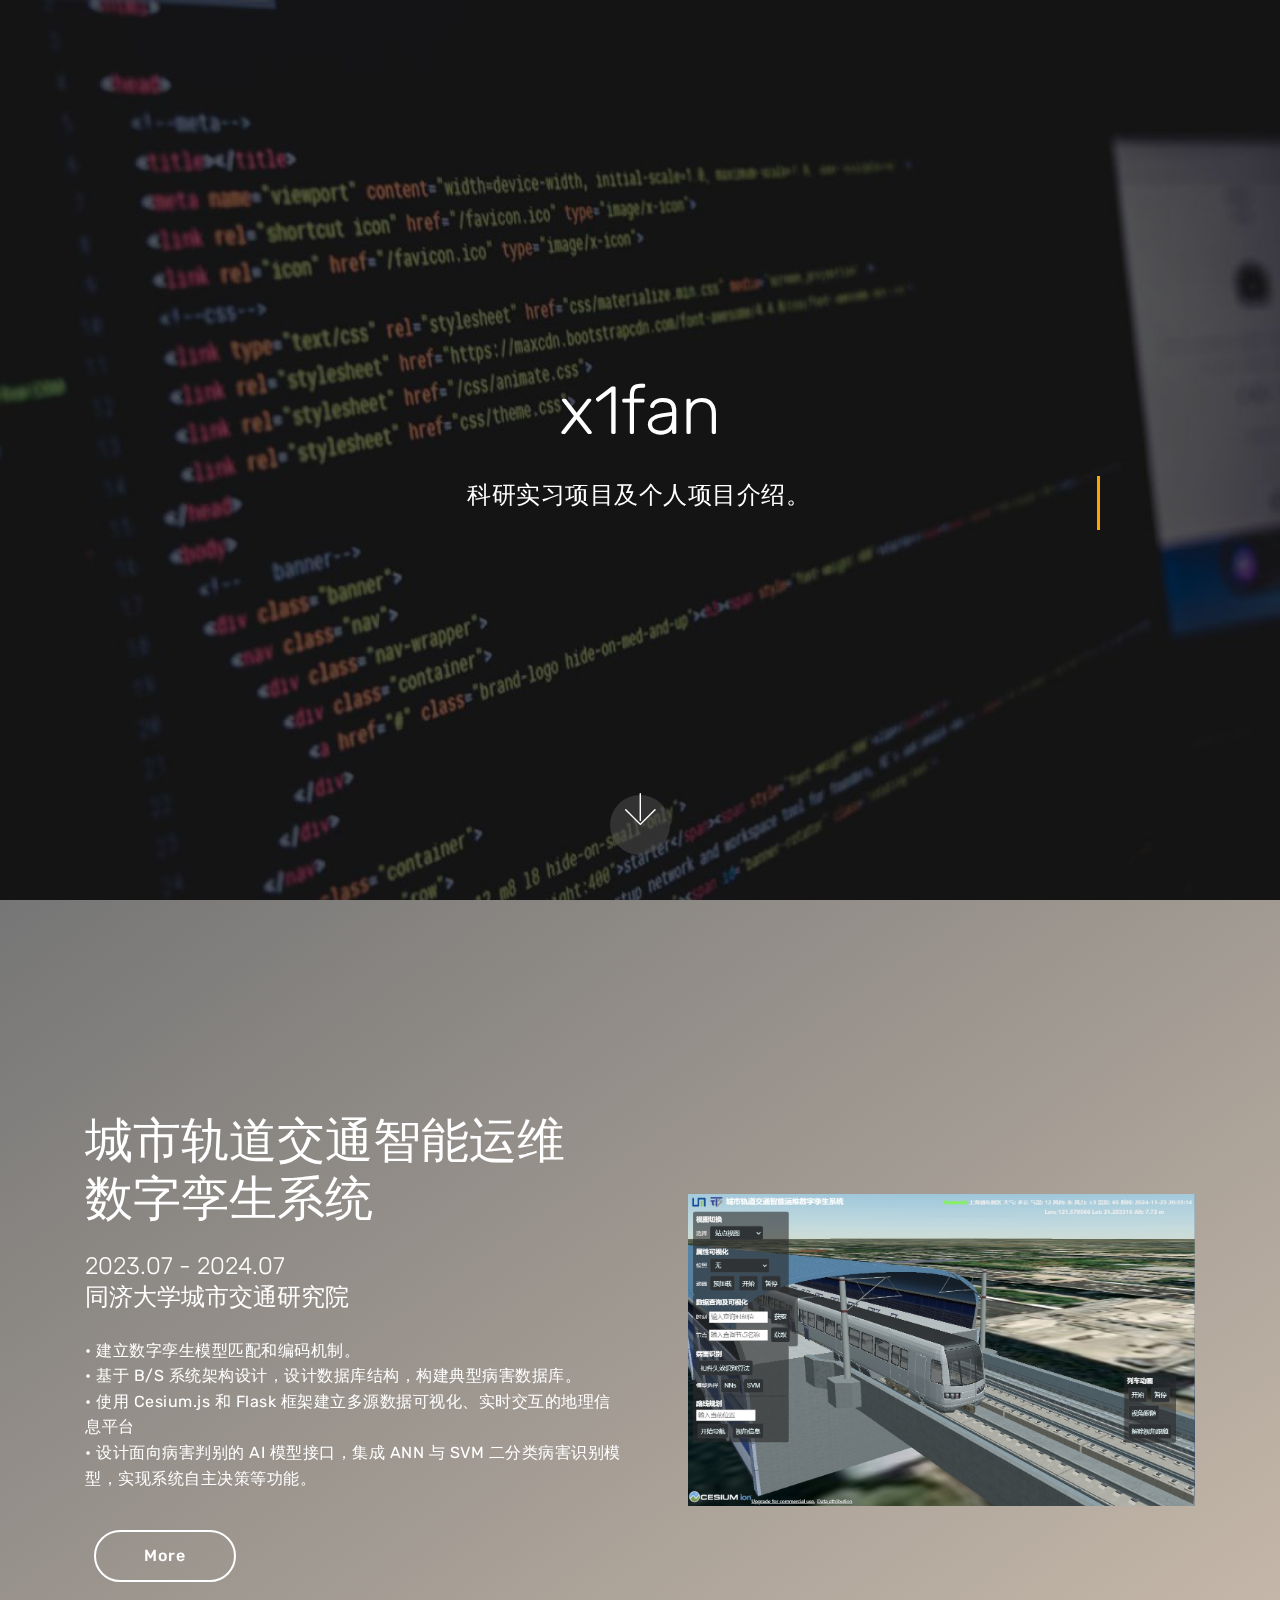
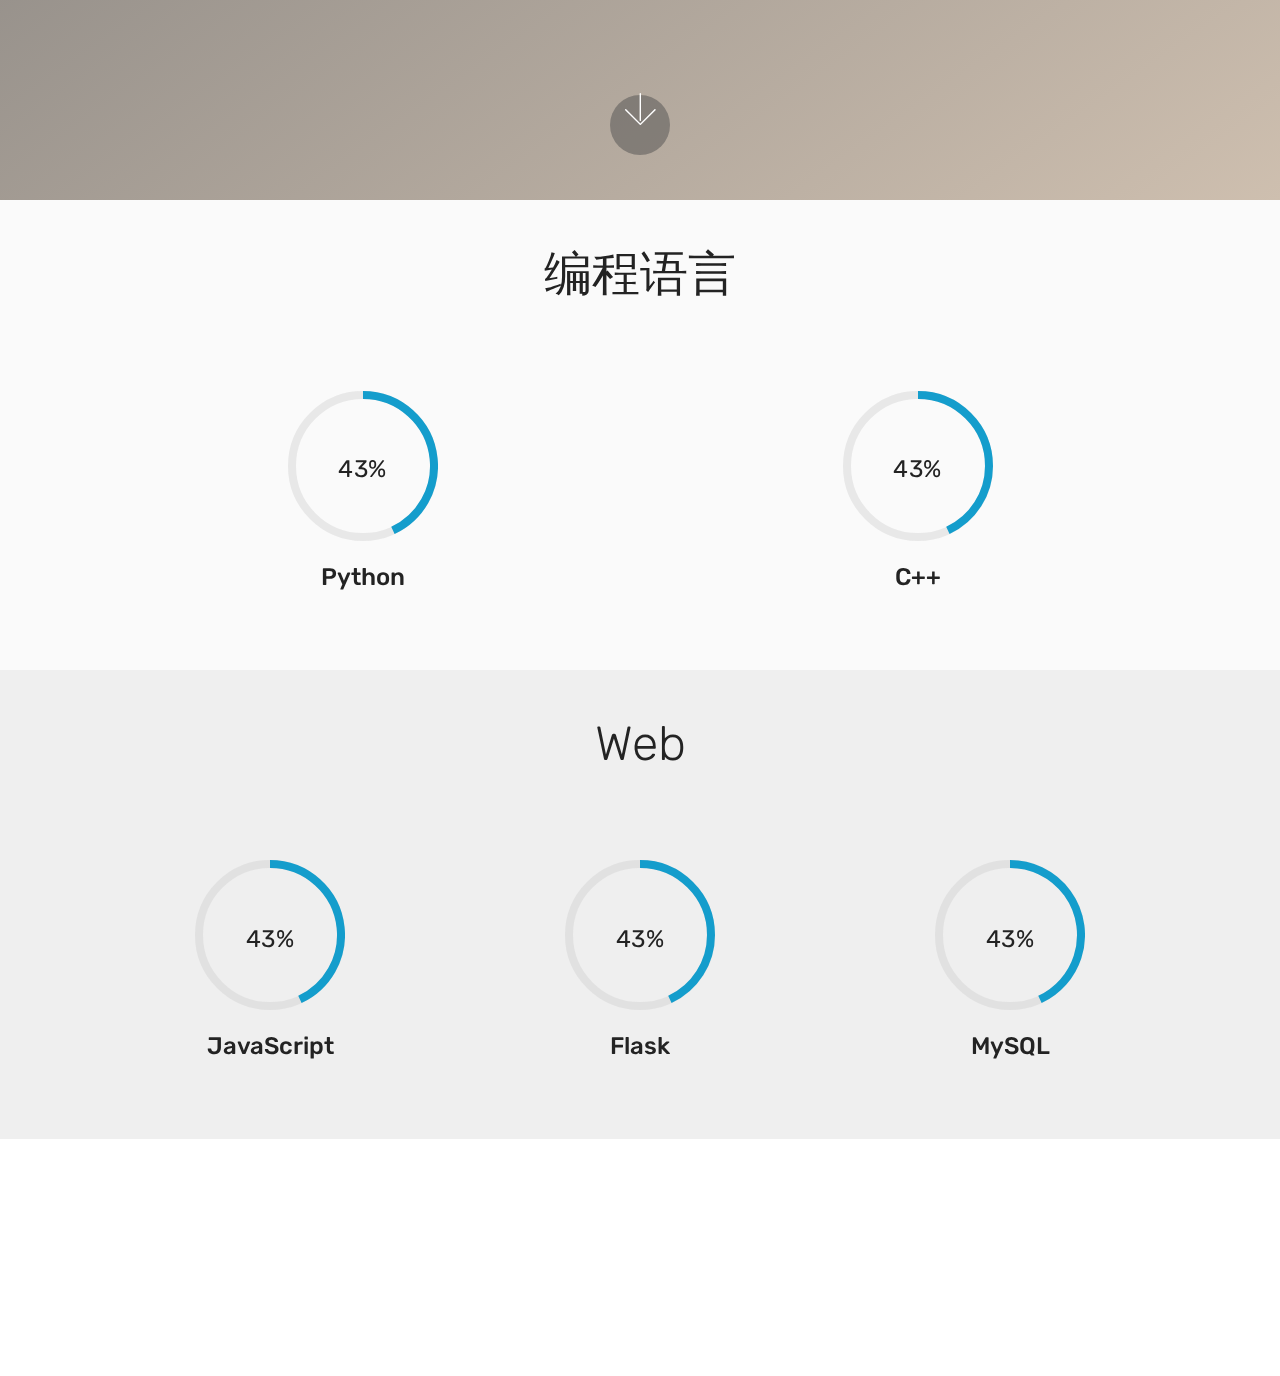
==== page.html @ ca9e5a86 "style: update" ====
<!DOCTYPE html>
<html>
<head>
    <meta charset="UTF-8">
    <meta http-equiv="X-UA-Compatible" content="IE=edge">
    <meta name="generator" content="Mobirise v4.8.2, mobirise.com">
    <meta name="viewport" content="width=device-width, initial-scale=1, minimum-scale=1">
    <link rel="shortcut icon" href="assets/images/logomakr-3sxxzw-128x128.png" type="image/x-icon">
    <meta name="description" content="">
    <title>个人简历</title>
    <link rel="stylesheet" href="assets/web/assets/mobirise-icons/mobirise-icons.css">
    <link rel="stylesheet" href="assets/tether/tether.min.css">
    <link rel="stylesheet" href="assets/bootstrap/css/bootstrap.min.css">
    <link rel="stylesheet" href="assets/bootstrap/css/bootstrap-grid.min.css">
    <link rel="stylesheet" href="assets/bootstrap/css/bootstrap-reboot.min.css">
    <link rel="stylesheet" href="assets/as-pie-progress/css/progress.min.css">
    <link rel="stylesheet" href="assets/socicon/css/styles.css">
    <link rel="stylesheet" href="assets/theme/css/style.css">
    <link rel="stylesheet" href="assets/mobirise/css/mbr-additional.css" type="text/css">
    <link rel="stylesheet" href="assets/mystyle.css">
    <script src="assets/web/assets/jquery/jquery.min.js"></script>
</head>

<body>
    <section class="header5 cid-r3mcMCaeWf mbr-fullscreen mbr-parallax-background" id="header5-3">
        <div class="mbr-overlay" style="opacity: 0.6; background-color: rgb(0, 0, 0);">
        </div>
        <div class="container">
            <div class="row justify-content-center">
                <div class="mbr-white col-md-10">
                    <h1 class="mbr-section-title align-center pb-3 mbr-fonts-style display-1">x1fan</h1>
                    <p class="mbr-text align-center display-5 pb-3 mbr-fonts-style typing">科研实习项目及个人项目介绍。</p>
                </div>
            </div>
        </div>
        <div class="mbr-arrow hidden-sm-down" aria-hidden="true">
            <a href="#next">
            <i class="mbri-down mbr-iconfont"></i>
        </a>
        </div>
    </section>
    <section class="engine"><a href="https://mobiri.se/r">bootstrap templates</a></section>
    <section class="header3 cid-r3otdsLP1U mbr-fullscreen" id="header3-9" style="background: linear-gradient(to left top, #cebfaf, #767676);">
        <div class="container">
            <div class="media-container-row">
                <div class="mbr-figure" style="width: 100%;">
                    <img src="assets//images//system.png" alt="系统页面" title="">
                </div>
                <div class="media-content">
                    <h1 class="mbr-section-title mbr-white pb-3 mbr-fonts-style display-2">城市轨道交通智能运维<br>数字孪生系统&nbsp;</h1>
                    <h3 class="mbr-section-subtitle align-left mbr-white mbr-light pb-3 mbr-fonts-style display-5">2023.07 - 2024.07 
                    <div>同济大学城市交通研究院&nbsp;</div></h3>
                    <div class="mbr-section-text mbr-white pb-3 ">
                        <p class="mbr-text mbr-fonts-style display-7">• 建立数字孪生模型匹配和编码机制。
                            <br>• 基于 B/S 系统架构设计，设计数据库结构，构建典型病害数据库。
                            <br>• 使用 Cesium.js 和 Flask 框架建立多源数据可视化、实时交互的地理信息平台
                            <br>• 设计面向病害判别的 AI 模型接口，集成 ANN 与 SVM 二分类病害识别模型，实现系统自主决策等功能。
                        </p>
                    </div>
                    <div class="mbr-section-btn"><a class="btn btn-md btn-white-outline display-4" href="https://github.com/" target="_blank">More</a>
                        <a class="btn btn-md btn-black-outline display-4" href="https://github.com">More</a></div>
                </div>
            </div>
        </div>
        <div class="mbr-arrow hidden-sm-down" aria-hidden="true">
            <a href="#next">
            <i class="mbri-down mbr-iconfont"></i>
        </a>
        </div>
    </section>
    <section class="progress-bars3 cid-r3oHlTWEui" id="progress-bars3-i">
        <div class="container">
            <h2 class="mbr-section-title pb-3 align-center mbr-fonts-style display-2">
            编程语言</h2>
            <div class="media-container-row pt-5 mt-2">
                <div class="card p-3 align-center">
                    <div class="wrap">
                        <div class="pie_progress progress1" role="progressbar" data-goal="70">
                            <p class="pie_progress__number mbr-fonts-style display-5"></p>
                        </div>
                    </div>
                    <div class="mbr-crt-title pt-3">
                        <h4 class="card-title py-2 mbr-fonts-style display-5">
                        Python
                    </h4>
                    </div>
                </div>
                <div class="card p-3 align-center">
                    <div class="wrap">
                        <div class="pie_progress progress3" role="progressbar" data-goal="50">
                            <p class="pie_progress__number mbr-fonts-style display-5"></p>
                        </div>
                    </div>
                    <div class="mbr-crt-title pt-3">
                        <h4 class="card-title py-2 mbr-fonts-style display-5">
                        C++
                    </h4>
                    </div>
                </div>
            </div>
        </div>
    </section>
    <section class="progress-bars3 cid-r3oHUdpUmZ" id="progress-bars3-j">
        <div class="container">
            <h2 class="mbr-section-title pb-3 align-center mbr-fonts-style display-2">Web</h2>
            <div class="media-container-row pt-5 mt-2">
                <div class="card p-3 align-center">
                    <div class="wrap">
                        <div class="pie_progress progress1" role="progressbar" data-goal="70">
                            <p class="pie_progress__number mbr-fonts-style display-5"></p>
                        </div>
                    </div>
                    <div class="mbr-crt-title pt-3">
                        <h4 class="card-title py-2 mbr-fonts-style display-5">JavaScript</h4>
                    </div>
                </div>
                <div class="card p-3 align-center">
                    <div class="wrap">
                        <div class="pie_progress progress2" role="progressbar" data-goal="50">
                            <p class="pie_progress__number mbr-fonts-style display-5"></p>
                        </div>
                    </div>
                    <div class="mbr-crt-title pt-3">
                        <h4 class="card-title py-2 mbr-fonts-style display-5">Flask</h4>
                    </div>
                </div>
                <div class="card p-3 align-center">
                    <div class="wrap">
                        <div class="pie_progress progress3" role="progressbar" data-goal="60">
                            <p class="pie_progress__number mbr-fonts-style display-5"></p>
                        </div>
                    </div>
                    <div class="mbr-crt-title pt-3">
                        <h4 class="card-title py-2 mbr-fonts-style display-5">MySQL</h4>
                    </div>
                </div>
            </div>
        </div>
    </section>
    <section class="cid-qTkAaeaxX5 mbr-reveal" id="footer1-2">
        <div class="container">
            <div class="media-container-row content text-white">
                <div class="col-12 col-md-3">
                    <div class="media-wrap">
                        <a href="">
                        <img src="https://cs-notes-1256109796.cos.ap-guangzhou.myqcloud.com/githubio/logomakr-3sxxzw-192x192.png" alt="Mobirise" title="">
                    </a>
                    </div>
                </div>
                <div class="col-12 col-md-3 mbr-fonts-style display-7">
                    <h5 class="pb-3">Address</h5>
                    <p class="mbr-text">上海市杨浦区四平路1239号</p>
                </div>
                <div class="col-12 col-md-3 mbr-fonts-style display-7">
                    <h5 class="pb-3">Contacts</h5>
                    <p class="mbr-text">邮箱: 2331791@tongji.com
                        <br>电话: +86 13353463228
                    </p>
                </div>
                <div class="col-12 col-md-3 mbr-fonts-style display-7">
                    <h5 class="pb-3">Links</h5>
                    <div class="soc-item">
                        <a href="https://github.com/x1fann" target="_blank">
                                <span class="socicon-github socicon mbr-iconfont mbr-iconfont-social" style="color: #fff;"></span>
                            </a>
                    </div>
                        <br>
                        <br>
                    </p>
                </div>
            </div>
        </div>
    </section>
    <script src="assets/web/assets/jquery/jquery.min.js"></script>
    <script src="assets/popper/popper.min.js"></script>
    <script src="assets/tether/tether.min.js"></script>
    <script src="assets/bootstrap/js/bootstrap.min.js"></script>
    <script src="assets/smoothscroll/smooth-scroll.js"></script>
    <script src="assets/parallax/jarallax.min.js"></script>
    <script src="assets/theme/js/script.js"></script>
    <script src="assets/as-pie-progress/jquery-as-pie-progress.min.js"></script>
    <script>
    jQuery(function($) {
        $('#next-skill').on('click', function() {
            $('.pie_progress').asPieProgress('reset');
            setTimeout(function() { $('.pie_progress').asPieProgress('start'); }, 700);
        });
    });
    </script>
</body>

</html>
---- assets/web/assets/mobirise-icons/mobirise-icons.css ----
@font-face {
  font-family: 'MobiriseIcons';
  src:  url('mobirise-icons.eot?spat4u');
  src:  url('mobirise-icons.eot?spat4u#iefix') format('embedded-opentype'),
    url('mobirise-icons.ttf?spat4u') format('truetype'),
    url('mobirise-icons.woff?spat4u') format('woff'),
    url('mobirise-icons.svg?spat4u#MobiriseIcons') format('svg');
  font-weight: normal;
  font-style: normal;
}

[class^="mbri-"], [class*=" mbri-"] {
  /* use !important to prevent issues with browser extensions that change fonts */
  font-family: MobiriseIcons !important;
  speak: none;
  font-style: normal;
  font-weight: normal;
  font-variant: normal;
  text-transform: none;
  line-height: 1;

  /* Better Font Rendering =========== */
  -webkit-font-smoothing: antialiased;
  -moz-osx-font-smoothing: grayscale;
}

.mbri-add-submenu:before {
  content: "\e900";
}
.mbri-alert:before {
  content: "\e901";
}
.mbri-align-center:before {
  content: "\e902";
}
.mbri-align-justify:before {
  content: "\e903";
}
.mbri-align-left:before {
  content: "\e904";
}
.mbri-align-right:before {
  content: "\e905";
}
.mbri-android:before {
  content: "\e906";
}
.mbri-apple:before {
  content: "\e907";
}
.mbri-arrow-down:before {
  content: "\e908";
}
.mbri-arrow-next:before {
  content: "\e909";
}
.mbri-arrow-prev:before {
  content: "\e90a";
}
.mbri-arrow-up:before {
  content: "\e90b";
}
.mbri-bold:before {
  content: "\e90c";
}
.mbri-bookmark:before {
  content: "\e90d";
}
.mbri-bootstrap:before {
  content: "\e90e";
}
.mbri-briefcase:before {
  content: "\e90f";
}
.mbri-browse:before {
  content: "\e910";
}
.mbri-bulleted-list:before {
  content: "\e911";
}
.mbri-calendar:before {
  content: "\e912";
}
.mbri-camera:before {
  content: "\e913";
}
.mbri-cart-add:before {
  content: "\e914";
}
.mbri-cart-full:before {
  content: "\e915";
}
.mbri-cash:before {
  content: "\e916";
}
.mbri-change-style:before {
  content: "\e917";
}
.mbri-chat:before {
  content: "\e918";
}
.mbri-clock:before {
  content: "\e919";
}
.mbri-close:before {
  content: "\e91a";
}
.mbri-cloud:before {
  content: "\e91b";
}
.mbri-code:before {
  content: "\e91c";
}
.mbri-contact-form:before {
  content: "\e91d";
}
.mbri-credit-card:before {
  content: "\e91e";
}
.mbri-cursor-click:before {
  content: "\e91f";
}
.mbri-cust-feedback:before {
  content: "\e920";
}
.mbri-database:before {
  content: "\e921";
}
.mbri-delivery:before {
  content: "\e922";
}
.mbri-desktop:before {
  content: "\e923";
}
.mbri-devices:before {
  content: "\e924";
}
.mbri-down:before {
  content: "\e925";
}
.mbri-download:before {
  content: "\e989";
}
.mbri-drag-n-drop:before {
  content: "\e927";
}
.mbri-drag-n-drop2:before {
  content: "\e928";
}
.mbri-edit:before {
  content: "\e929";
}
.mbri-edit2:before {
  content: "\e92a";
}
.mbri-error:before {
  content: "\e92b";
}
.mbri-extension:before {
  content: "\e92c";
}
.mbri-features:before {
  content: "\e92d";
}
.mbri-file:before {
  content: "\e92e";
}
.mbri-flag:before {
  content: "\e92f";
}
.mbri-folder:before {
  content: "\e930";
}
.mbri-gift:before {
  content: "\e931";
}
.mbri-github:before {
  content: "\e932";
}
.mbri-globe:before {
  content: "\e933";
}
.mbri-globe-2:before {
  content: "\e934";
}
.mbri-growing-chart:before {
  content: "\e935";
}
.mbri-hearth:before {
  content: "\e936";
}
.mbri-help:before {
  content: "\e937";
}
.mbri-home:before {
  content: "\e938";
}
.mbri-hot-cup:before {
  content: "\e939";
}
.mbri-idea:before {
  content: "\e93a";
}
.mbri-image-gallery:before {
  content: "\e93b";
}
.mbri-image-slider:before {
  content: "\e93c";
}
.mbri-info:before {
  content: "\e93d";
}
.mbri-italic:before {
  content: "\e93e";
}
.mbri-key:before {
  content: "\e93f";
}
.mbri-laptop:before {
  content: "\e940";
}
.mbri-layers:before {
  content: "\e941";
}
.mbri-left-right:before {
  content: "\e942";
}
.mbri-left:before {
  content: "\e943";
}
.mbri-letter:before {
  content: "\e944";
}
.mbri-like:before {
  content: "\e945";
}
.mbri-link:before {
  content: "\e946";
}
.mbri-lock:before {
  content: "\e947";
}
.mbri-login:before {
  content: "\e948";
}
.mbri-logout:before {
  content: "\e949";
}
.mbri-magic-stick:before {
  content: "\e94a";
}
.mbri-map-pin:before {
  content: "\e94b";
}
.mbri-menu:before {
  content: "\e94c";
}
.mbri-mobile:before {
  content: "\e94d";
}
.mbri-mobile2:before {
  content: "\e94e";
}
.mbri-mobirise:before {
  content: "\e94f";
}
.mbri-more-horizontal:before {
  content: "\e950";
}
.mbri-more-vertical:before {
  content: "\e951";
}
.mbri-music:before {
  content: "\e952";
}
.mbri-new-file:before {
  content: "\e953";
}
.mbri-numbered-list:before {
  content: "\e954";
}
.mbri-opened-folder:before {
  content: "\e955";
}
.mbri-pages:before {
  content: "\e956";
}
.mbri-paper-plane:before {
  content: "\e957";
}
.mbri-paperclip:before {
  content: "\e958";
}
.mbri-photo:before {
  content: "\e959";
}
.mbri-photos:before {
  content: "\e95a";
}
.mbri-pin:before {
  content: "\e95b";
}
.mbri-play:before {
  content: "\e95c";
}
.mbri-plus:before {
  content: "\e95d";
}
.mbri-preview:before {
  content: "\e95e";
}
.mbri-print:before {
  content: "\e95f";
}
.mbri-protect:before {
  content: "\e960";
}
.mbri-question:before {
  content: "\e961";
}
.mbri-quote-left:before {
  content: "\e962";
}
.mbri-quote-right:before {
  content: "\e963";
}
.mbri-refresh:before {
  content: "\e964";
}
.mbri-responsive:before {
  content: "\e965";
}
.mbri-right:before {
  content: "\e966";
}
.mbri-rocket:before {
  content: "\e967";
}
.mbri-sad-face:before {
  content: "\e968";
}
.mbri-sale:before {
  content: "\e969";
}
.mbri-save:before {
  content: "\e96a";
}
.mbri-search:before {
  content: "\e96b";
}
.mbri-setting:before {
  content: "\e96c";
}
.mbri-setting2:before {
  content: "\e96d";
}
.mbri-setting3:before {
  content: "\e96e";
}
.mbri-share:before {
  content: "\e96f";
}
.mbri-shopping-bag:before {
  content: "\e970";
}
.mbri-shopping-basket:before {
  content: "\e971";
}
.mbri-shopping-cart:before {
  content: "\e972";
}
.mbri-sites:before {
  content: "\e973";
}
.mbri-smile-face:before {
  content: "\e974";
}
.mbri-speed:before {
  content: "\e975";
}
.mbri-star:before {
  content: "\e976";
}
.mbri-success:before {
  content: "\e977";
}
.mbri-sun:before {
  content: "\e978";
}
.mbri-sun2:before {
  content: "\e979";
}
.mbri-tablet:before {
  content: "\e97a";
}
.mbri-tablet-vertical:before {
  content: "\e97b";
}
.mbri-target:before {
  content: "\e97c";
}
.mbri-timer:before {
  content: "\e97d";
}
.mbri-to-ftp:before {
  content: "\e97e";
}
.mbri-to-local-drive:before {
  content: "\e97f";
}
.mbri-touch-swipe:before {
  content: "\e980";
}
.mbri-touch:before {
  content: "\e981";
}
.mbri-trash:before {
  content: "\e982";
}
.mbri-underline:before {
  content: "\e983";
}
.mbri-unlink:before {
  content: "\e984";
}
.mbri-unlock:before {
  content: "\e985";
}
.mbri-up-down:before {
  content: "\e986";
}
.mbri-up:before {
  content: "\e987";
}
.mbri-update:before {
  content: "\e988";
}
.mbri-upload:before {
 content: "\e926"; 
}
.mbri-user:before {
  content: "\e98a";
}
.mbri-user2:before {
  content: "\e98b";
}
.mbri-users:before {
  content: "\e98c";
}
.mbri-video:before {
  content: "\e98d";
}
.mbri-video-play:before {
  content: "\e98e";
}
.mbri-watch:before {
  content: "\e98f";
}
.mbri-website-theme:before {
  content: "\e990";
}
.mbri-wifi:before {
  content: "\e991";
}
.mbri-windows:before {
  content: "\e992";
}
.mbri-zoom-out:before {
  content: "\e993";
}
.mbri-redo:before {
  content: "\e994";
}
.mbri-undo:before {
  content: "\e995";
}
---- assets/as-pie-progress/css/progress.min.css ----
/**
* jQuery asPieProgress
* A jQuery plugin that animate the progress bar
* Compiled: Fri Sep 02 2016 14:07:00 GMT+0800 (CST)
* @version v0.3.4
* @link https://github.com/amazingSurge/jquery-asPieProgress
* @copyright LGPL-3.0
*/
.pie_progress{position:relative;text-align:center;-webkit-transform-style:preserve-3d;transform-style:preserve-3d}.pie_progress svg{margin:0 auto}.pie_progress__content,.pie_progress__icon,.pie_progress__label,.pie_progress__number{position:absolute;top:50%;left:0;width:100%;-webkit-transform:translateY(-50%);-ms-transform:translateY(-50%);transform:translateY(-50%)}.pie_progress__number{font-size:42px}.pie_progress__label{margin-top:32px;font-size:12px}.pie_progress__svg{position:relative;display:inline-block;width:100%;padding-bottom:100%;overflow:hidden;vertical-align:middle}.pie_progress__svg svg{position:absolute;top:0;left:0;display:inline-block}
---- assets/socicon/css/styles.css ----
@charset "UTF-8";

@font-face {
  font-family: "socicon";
  src:url("../fonts/socicon.eot");
  src:url("../fonts/socicon.eot?#iefix") format("embedded-opentype"),
    url("../fonts/socicon.woff") format("woff"),
    url("../fonts/socicon.ttf") format("truetype"),
    url("../fonts/socicon.svg#socicon") format("svg");
  font-weight: normal;
  font-style: normal;

}

[data-icon]:before {
  font-family: "socicon" !important;
  content: attr(data-icon);
  font-style: normal !important;
  font-weight: normal !important;
  font-variant: normal !important;
  text-transform: none !important;
  speak: none;
  line-height: 1;
  -webkit-font-smoothing: antialiased;
  -moz-osx-font-smoothing: grayscale;
}

[class^="socicon-"]:before,
[class*=" socicon-"]:before {
  font-family: "socicon" !important;
  font-style: normal !important;
  font-weight: normal !important;
  font-variant: normal !important;
  text-transform: none !important;
  speak: none;
  line-height: 1;
  -webkit-font-smoothing: antialiased;
  -moz-osx-font-smoothing: grayscale;
}

.socicon-modelmayhem:before {
  content: "\e000";
}
.socicon-mixcloud:before {
  content: "\e001";
}
.socicon-drupal:before {
  content: "\e002";
}
.socicon-swarm:before {
  content: "\e003";
}
.socicon-istock:before {
  content: "\e004";
}
.socicon-yammer:before {
  content: "\e005";
}
.socicon-ello:before {
  content: "\e006";
}
.socicon-stackoverflow:before {
  content: "\e007";
}
.socicon-persona:before {
  content: "\e008";
}
.socicon-triplej:before {
  content: "\e009";
}
.socicon-houzz:before {
  content: "\e00a";
}
.socicon-rss:before {
  content: "\e00b";
}
.socicon-paypal:before {
  content: "\e00c";
}
.socicon-odnoklassniki:before {
  content: "\e00d";
}
.socicon-airbnb:before {
  content: "\e00e";
}
.socicon-periscope:before {
  content: "\e00f";
}
.socicon-outlook:before {
  content: "\e010";
}
.socicon-coderwall:before {
  content: "\e011";
}
.socicon-tripadvisor:before {
  content: "\e012";
}
.socicon-appnet:before {
  content: "\e013";
}
.socicon-goodreads:before {
  content: "\e014";
}
.socicon-tripit:before {
  content: "\e015";
}
.socicon-lanyrd:before {
  content: "\e016";
}
.socicon-slideshare:before {
  content: "\e017";
}
.socicon-buffer:before {
  content: "\e018";
}
.socicon-disqus:before {
  content: "\e019";
}
.socicon-vkontakte:before {
  content: "\e01a";
}
.socicon-whatsapp:before {
  content: "\e01b";
}
.socicon-patreon:before {
  content: "\e01c";
}
.socicon-storehouse:before {
  content: "\e01d";
}
.socicon-pocket:before {
  content: "\e01e";
}
.socicon-mail:before {
  content: "\e01f";
}
.socicon-blogger:before {
  content: "\e020";
}
.socicon-technorati:before {
  content: "\e021";
}
.socicon-reddit:before {
  content: "\e022";
}
.socicon-dribbble:before {
  content: "\e023";
}
.socicon-stumbleupon:before {
  content: "\e024";
}
.socicon-digg:before {
  content: "\e025";
}
.socicon-envato:before {
  content: "\e026";
}
.socicon-behance:before {
  content: "\e027";
}
.socicon-delicious:before {
  content: "\e028";
}
.socicon-deviantart:before {
  content: "\e029";
}
.socicon-forrst:before {
  content: "\e02a";
}
.socicon-play:before {
  content: "\e02b";
}
.socicon-zerply:before {
  content: "\e02c";
}
.socicon-wikipedia:before {
  content: "\e02d";
}
.socicon-apple:before {
  content: "\e02e";
}
.socicon-flattr:before {
  content: "\e02f";
}
.socicon-github:before {
  content: "\e030";
}
.socicon-renren:before {
  content: "\e031";
}
.socicon-friendfeed:before {
  content: "\e032";
}
.socicon-newsvine:before {
  content: "\e033";
}
.socicon-identica:before {
  content: "\e034";
}
.socicon-bebo:before {
  content: "\e035";
}
.socicon-zynga:before {
  content: "\e036";
}
.socicon-steam:before {
  content: "\e037";
}
.socicon-xbox:before {
  content: "\e038";
}
.socicon-windows:before {
  content: "\e039";
}
.socicon-qq:before {
  content: "\e03a";
}
.socicon-douban:before {
  content: "\e03b";
}
.socicon-meetup:before {
  content: "\e03c";
}
.socicon-playstation:before {
  content: "\e03d";
}
.socicon-android:before {
  content: "\e03e";
}
.socicon-snapchat:before {
  content: "\e03f";
}
.socicon-twitter:before {
  content: "\e040";
}
.socicon-facebook:before {
  content: "\e041";
}
.socicon-googleplus:before {
  content: "\e042";
}
.socicon-pinterest:before {
  content: "\e043";
}
.socicon-foursquare:before {
  content: "\e044";
}
.socicon-yahoo:before {
  content: "\e045";
}
.socicon-skype:before {
  content: "\e046";
}
.socicon-yelp:before {
  content: "\e047";
}
.socicon-feedburner:before {
  content: "\e048";
}
.socicon-linkedin:before {
  content: "\e049";
}
.socicon-viadeo:before {
  content: "\e04a";
}
.socicon-xing:before {
  content: "\e04b";
}
.socicon-myspace:before {
  content: "\e04c";
}
.socicon-soundcloud:before {
  content: "\e04d";
}
.socicon-spotify:before {
  content: "\e04e";
}
.socicon-grooveshark:before {
  content: "\e04f";
}
.socicon-lastfm:before {
  content: "\e050";
}
.socicon-youtube:before {
  content: "\e051";
}
.socicon-vimeo:before {
  content: "\e052";
}
.socicon-dailymotion:before {
  content: "\e053";
}
.socicon-vine:before {
  content: "\e054";
}
.socicon-flickr:before {
  content: "\e055";
}
.socicon-500px:before {
  content: "\e056";
}
.socicon-wordpress:before {
  content: "\e058";
}
.socicon-tumblr:before {
  content: "\e059";
}
.socicon-twitch:before {
  content: "\e05a";
}
.socicon-8tracks:before {
  content: "\e05b";
}
.socicon-amazon:before {
  content: "\e05c";
}
.socicon-icq:before {
  content: "\e05d";
}
.socicon-smugmug:before {
  content: "\e05e";
}
.socicon-ravelry:before {
  content: "\e05f";
}
.socicon-weibo:before {
  content: "\e060";
}
.socicon-baidu:before {
  content: "\e061";
}
.socicon-angellist:before {
  content: "\e062";
}
.socicon-ebay:before {
  content: "\e063";
}
.socicon-imdb:before {
  content: "\e064";
}
.socicon-stayfriends:before {
  content: "\e065";
}
.socicon-residentadvisor:before {
  content: "\e066";
}
.socicon-google:before {
  content: "\e067";
}
.socicon-yandex:before {
  content: "\e068";
}
.socicon-sharethis:before {
  content: "\e069";
}
.socicon-bandcamp:before {
  content: "\e06a";
}
.socicon-itunes:before {
  content: "\e06b";
}
.socicon-deezer:before {
  content: "\e06c";
}
.socicon-telegram:before {
  content: "\e06e";
}
.socicon-openid:before {
  content: "\e06f";
}
.socicon-amplement:before {
  content: "\e070";
}
.socicon-viber:before {
  content: "\e071";
}
.socicon-zomato:before {
  content: "\e072";
}
.socicon-draugiem:before {
  content: "\e074";
}
.socicon-endomodo:before {
  content: "\e075";
}
.socicon-filmweb:before {
  content: "\e076";
}
.socicon-stackexchange:before {
  content: "\e077";
}
.socicon-wykop:before {
  content: "\e078";
}
.socicon-teamspeak:before {
  content: "\e079";
}
.socicon-teamviewer:before {
  content: "\e07a";
}
.socicon-ventrilo:before {
  content: "\e07b";
}
.socicon-younow:before {
  content: "\e07c";
}
.socicon-raidcall:before {
  content: "\e07d";
}
.socicon-mumble:before {
  content: "\e07e";
}
.socicon-medium:before {
  content: "\e06d";
}
.socicon-bebee:before {
  content: "\e07f";
}
.socicon-hitbox:before {
  content: "\e080";
}
.socicon-reverbnation:before {
  content: "\e081";
}
.socicon-formulr:before {
  content: "\e082";
}
.socicon-instagram:before {
  content: "\e057";
}
.socicon-battlenet:before {
  content: "\e083";
}
.socicon-chrome:before {
  content: "\e084";
}
.socicon-discord:before {
  content: "\e086";
}
.socicon-issuu:before {
  content: "\e087";
}
.socicon-macos:before {
  content: "\e088";
}
.socicon-firefox:before {
  content: "\e089";
}
.socicon-opera:before {
  content: "\e08d";
}
.socicon-keybase:before {
  content: "\e090";
}
.socicon-alliance:before {
  content: "\e091";
}
.socicon-livejournal:before {
  content: "\e092";
}
.socicon-googlephotos:before {
  content: "\e093";
}
.socicon-horde:before {
  content: "\e094";
}
.socicon-etsy:before {
  content: "\e095";
}
.socicon-zapier:before {
  content: "\e096";
}
.socicon-google-scholar:before {
  content: "\e097";
}
.socicon-researchgate:before {
  content: "\e098";
}
.socicon-wechat:before {
  content: "\e099";
}
.socicon-strava:before {
  content: "\e09a";
}
.socicon-line:before {
  content: "\e09b";
}
.socicon-lyft:before {
  content: "\e09c";
}
.socicon-uber:before {
  content: "\e09d";
}
.socicon-songkick:before {
  content: "\e09e";
}
.socicon-viewbug:before {
  content: "\e09f";
}
.socicon-googlegroups:before {
  content: "\e0a0";
}
.socicon-quora:before {
  content: "\e073";
}
.socicon-diablo:before {
  content: "\e085";
}
.socicon-blizzard:before {
  content: "\e0a1";
}
.socicon-hearthstone:before {
  content: "\e08b";
}
.socicon-heroes:before {
  content: "\e08a";
}
.socicon-overwatch:before {
  content: "\e08c";
}
.socicon-warcraft:before {
  content: "\e08e";
}
.socicon-starcraft:before {
  content: "\e08f";
}
.socicon-beam:before {
  content: "\e0a2";
}
.socicon-curse:before {
  content: "\e0a3";
}
.socicon-player:before {
  content: "\e0a4";
}
.socicon-streamjar:before {
  content: "\e0a5";
}
.socicon-nintendo:before {
  content: "\e0a6";
}
.socicon-hellocoton:before {
  content: "\e0a7";
}
---- assets/theme/css/style.css ----
/*!
 * Mobirise v4 theme (https://mobirise.com/)
 * Copyright 2017 Mobirise
 */
section {
  background-color: #eeeeee; }

section,
.container,
.container-fluid {
  position: relative;
  word-wrap: break-word; }

a.mbr-iconfont:hover {
  text-decoration: none; }

.article .lead p, .article .lead ul, .article .lead ol, .article .lead pre, .article .lead blockquote {
  margin-bottom: 0; }

a {
  font-style: normal;
  font-weight: 400;
  cursor: pointer; }
  a, a:hover {
    text-decoration: none; }

figure {
  margin-bottom: 0; }

body {
  color: #232323; }

h1, h2, h3, h4, h5, h6,
.h1, .h2, .h3, .h4, .h5, .h6,
.display-1, .display-2, .display-3, .display-4 {
  line-height: 1;
  word-break: break-word;
  word-wrap: break-word; }

b, strong {
  font-weight: bold; }

blockquote {
  padding: 10px 0 10px 20px;
  position: relative;
  border-left: 2px solid;
  border-color: #ff3366; }

input:-webkit-autofill, input:-webkit-autofill:hover, input:-webkit-autofill:focus, input:-webkit-autofill:active {
  transition-delay: 9999s;
  transition-property: background-color, color; }

textarea[type="hidden"] {
  display: none; }

body {
  position: relative; }

section {
  background-position: 50% 50%;
  background-repeat: no-repeat;
  background-size: cover; }
  section .mbr-background-video,
  section .mbr-background-video-preview {
    position: absolute;
    bottom: 0;
    left: 0;
    right: 0;
    top: 0; }

.hidden {
  visibility: hidden; }

.mbr-z-index20 {
  z-index: 20; }

/*! Base colors */
.mbr-white {
  color: #ffffff; }

.mbr-black {
  color: #000000; }

.mbr-bg-white {
  background-color: #ffffff; }

.mbr-bg-black {
  background-color: #000000; }

/*! Text-aligns */
.align-left {
  text-align: left; }

.align-center {
  text-align: center; }

.align-right {
  text-align: right; }

@media (max-width: 767px) {
  .align-left, .align-center, .align-right, .mbr-section-btn, .mbr-section-title {
    text-align: center; } }
/*! Font-weight  */
.mbr-light {
  font-weight: 300; }

.mbr-regular {
  font-weight: 400; }

.mbr-semibold {
  font-weight: 500; }

.mbr-bold {
  font-weight: 700; }

/*! Media  */
.media-size-item {
  -webkit-flex: 1 1 auto;
  -moz-flex: 1 1 auto;
  -ms-flex: 1 1 auto;
  -o-flex: 1 1 auto;
  flex: 1 1 auto; }

.media-content {
  -webkit-flex-basis: 100%;
  flex-basis: 100%; }

.media-container-row {
  display: -ms-flexbox;
  display: -webkit-flex;
  display: flex;
  -webkit-flex-direction: row;
  -ms-flex-direction: row;
  flex-direction: row;
  -webkit-flex-wrap: wrap;
  -ms-flex-wrap: wrap;
  flex-wrap: wrap;
  -webkit-justify-content: center;
  -ms-flex-pack: center;
  justify-content: center;
  -webkit-align-content: center;
  -ms-flex-line-pack: center;
  align-content: center;
  -webkit-align-items: start;
  -ms-flex-align: start;
  align-items: start; }
  .media-container-row .media-size-item {
    width: 400px; }

.media-container-column {
  display: -ms-flexbox;
  display: -webkit-flex;
  display: flex;
  -webkit-flex-direction: column;
  -ms-flex-direction: column;
  flex-direction: column;
  -webkit-flex-wrap: wrap;
  -ms-flex-wrap: wrap;
  flex-wrap: wrap;
  -webkit-justify-content: center;
  -ms-flex-pack: center;
  justify-content: center;
  -webkit-align-content: center;
  -ms-flex-line-pack: center;
  align-content: center;
  -webkit-align-items: stretch;
  -ms-flex-align: stretch;
  align-items: stretch; }
  .media-container-column > * {
    width: 100%; }

@media (min-width: 992px) {
  .media-container-row {
    -webkit-flex-wrap: nowrap;
    -ms-flex-wrap: nowrap;
    flex-wrap: nowrap; } }
figure {
  overflow: hidden; }

figure[mbr-media-size] {
  transition: width 0.1s; }

.mbr-figure img, .mbr-figure iframe {
  display: block;
  width: 100%; }

.card {
  background-color: transparent;
  border: none; }

.card-img {
  text-align: center;
  flex-shrink: 0; }

.media {
  max-width: 100%;
  margin: 0 auto; }

.mbr-figure {
  -ms-flex-item-align: center;
  -ms-grid-row-align: center;
  -webkit-align-self: center;
  align-self: center; }

.media-container > div {
  max-width: 100%; }

.mbr-figure img, .card-img img {
  width: 100%; }

@media (max-width: 991px) {
  .media-size-item {
    width: auto !important; }

  .media {
    width: auto; }

  .mbr-figure {
    width: 100% !important; } }
/*! Buttons */
.mbr-section-btn {
  margin-left: -.25rem;
  margin-right: -.25rem;
  font-size: 0; }

nav .mbr-section-btn {
  margin-left: 0rem;
  margin-right: 0rem; }

/*! Btn icon margin */
.btn .mbr-iconfont, .btn.btn-sm .mbr-iconfont {
  cursor: pointer;
  margin-right: 0.5rem; }

.btn.btn-md .mbr-iconfont, .btn.btn-md .mbr-iconfont {
  margin-right: 0.8rem; }

.mbr-regular {
  font-weight: 400; }

.mbr-semibold {
  font-weight: 500; }

.mbr-bold {
  font-weight: 700; }

[type="submit"] {
  -webkit-appearance: none; }

/*! Full-screen */
.mbr-fullscreen .mbr-overlay {
  min-height: 100vh; }

.mbr-fullscreen {
  display: flex;
  display: -webkit-flex;
  display: -moz-flex;
  display: -ms-flex;
  display: -o-flex;
  align-items: center;
  -webkit-align-items: center;
  min-height: 100vh;
  padding-top: 3rem;
  padding-bottom: 3rem; }

/*! Map */
.map {
  height: 25rem;
  position: relative; }
  .map iframe {
    width: 100%;
    height: 100%; }

/* Form */
.form-asterisk {
  font-family: initial;
  position: absolute;
  top: -2px;
  font-weight: normal; }

/*! Scroll to top arrow */
.mbr-arrow-up {
  bottom: 25px;
  right: 90px;
  position: fixed;
  text-align: right;
  z-index: 5000;
  color: #ffffff;
  font-size: 32px;
  transform: rotate(180deg);
  -webkit-transform: rotate(180deg); }

.mbr-arrow-up a {
  background: rgba(0, 0, 0, 0.2);
  border-radius: 3px;
  color: #fff;
  display: inline-block;
  height: 60px;
  width: 60px;
  outline-style: none !important;
  position: relative;
  text-decoration: none;
  transition: all .3s ease-in-out;
  cursor: pointer;
  text-align: center; }
  .mbr-arrow-up a:hover {
    background-color: rgba(0, 0, 0, 0.4); }
  .mbr-arrow-up a i {
    line-height: 60px; }

.mbr-arrow-up-icon {
  display: block;
  color: #fff; }

.mbr-arrow-up-icon::before {
  content: "\203a";
  display: inline-block;
  font-family: serif;
  font-size: 32px;
  line-height: 1;
  font-style: normal;
  position: relative;
  top: 6px;
  left: -4px;
  -webkit-transform: rotate(-90deg);
  transform: rotate(-90deg); }

/*! Arrow Down */
.mbr-arrow {
  position: absolute;
  bottom: 45px;
  left: 50%;
  width: 60px;
  height: 60px;
  cursor: pointer;
  background-color: rgba(80, 80, 80, 0.5);
  border-radius: 50%;
  -webkit-transform: translateX(-50%);
  transform: translateX(-50%); }
  .mbr-arrow > a {
    display: inline-block;
    text-decoration: none;
    outline-style: none;
    -webkit-animation: arrowdown 1.7s ease-in-out infinite;
    animation: arrowdown 1.7s ease-in-out infinite; }
    .mbr-arrow > a > i {
      position: absolute;
      top: -2px;
      left: 15px;
      font-size: 2rem; }

@keyframes arrowdown {
  0% {
    transform: translateY(0px);
    -webkit-transform: translateY(0px); }
  50% {
    transform: translateY(-5px);
    -webkit-transform: translateY(-5px); }
  100% {
    transform: translateY(0px);
    -webkit-transform: translateY(0px); } }
@-webkit-keyframes arrowdown {
  0% {
    transform: translateY(0px);
    -webkit-transform: translateY(0px); }
  50% {
    transform: translateY(-5px);
    -webkit-transform: translateY(-5px); }
  100% {
    transform: translateY(0px);
    -webkit-transform: translateY(0px); } }
@media (max-width: 500px) {
  .mbr-arrow-up {
    left: 50%;
    right: auto;
    transform: translateX(-50%) rotate(180deg);
    -webkit-transform: translateX(-50%) rotate(180deg); } }
/*Gradients animation*/
@keyframes gradient-animation {
  from {
    background-position: 0% 100%;
    animation-timing-function: ease-in-out; }
  to {
    background-position: 100% 0%;
    animation-timing-function: ease-in-out; } }
@-webkit-keyframes gradient-animation {
  from {
    background-position: 0% 100%;
    animation-timing-function: ease-in-out; }
  to {
    background-position: 100% 0%;
    animation-timing-function: ease-in-out; } }
.bg-gradient {
  background-size: 200% 200%;
  animation: gradient-animation 5s infinite alternate;
  -webkit-animation: gradient-animation 5s infinite alternate; }

.menu .navbar-brand {
  display: -webkit-flex; }
  .menu .navbar-brand span {
    display: flex;
    display: -webkit-flex; }
  .menu .navbar-brand .navbar-caption-wrap {
    display: -webkit-flex; }
  .menu .navbar-brand .navbar-logo img {
    display: -webkit-flex; }
@media (min-width: 768px) and (max-width: 991px) {
  .menu .navbar-toggleable-sm .navbar-nav {
    display: -webkit-box;
    display: -webkit-flex;
    display: -ms-flexbox; } }
@media (min-width: 992px) {
  .menu .navbar-nav.nav-dropdown {
    display: -webkit-flex; }
  .menu .navbar-toggleable-sm .navbar-collapse {
    display: -webkit-flex !important; } }

/*# sourceMappingURL=style.css.map */
.engine {
	position: absolute;
	text-indent: -2400px;
	text-align: center;
	padding: 0;
	top: 0;
	left: -2400px;
}
---- assets/mobirise/css/mbr-additional.css ----
@import url(https://fonts.googleapis.com/css?family=Rubik:300,300i,400,400i,500,500i,700,700i,900,900i);





body {
  font-style: normal;
  line-height: 1.5;
}
.mbr-section-title {
  font-style: normal;
  line-height: 1.2;
}
.mbr-section-subtitle {
  line-height: 1.3;
}
.mbr-text {
  font-style: normal;
  line-height: 1.6;
}
.display-1 {
  font-family: 'Rubik', sans-serif;
  font-size: 4.25rem;
}
.display-1 > .mbr-iconfont {
  font-size: 6.8rem;
}
.display-2 {
  font-family: 'Rubik', sans-serif;
  font-size: 3rem;
}
.display-2 > .mbr-iconfont {
  font-size: 4.8rem;
}
.display-4 {
  font-family: 'Rubik', sans-serif;
  font-size: 1rem;
}
.display-4 > .mbr-iconfont {
  font-size: 1.6rem;
}
.display-5 {
  font-family: 'Rubik', sans-serif;
  font-size: 1.5rem;
}
.display-5 > .mbr-iconfont {
  font-size: 2.4rem;
}
.display-7 {
  font-family: 'Rubik', sans-serif;
  font-size: 1rem;
}
.display-7 > .mbr-iconfont {
  font-size: 1.6rem;
}
/* ---- Fluid typography for mobile devices ---- */
/* 1.4 - font scale ratio ( bootstrap == 1.42857 ) */
/* 100vw - current viewport width */
/* (48 - 20)  48 == 48rem == 768px, 20 == 20rem == 320px(minimal supported viewport) */
/* 0.65 - min scale variable, may vary */
@media (max-width: 768px) {
  .display-1 {
    font-size: 3.4rem;
    font-size: calc( 2.1374999999999997rem + (4.25 - 2.1374999999999997) * ((100vw - 20rem) / (48 - 20)));
    line-height: calc( 1.4 * (2.1374999999999997rem + (4.25 - 2.1374999999999997) * ((100vw - 20rem) / (48 - 20))));
  }
  .display-2 {
    font-size: 2.4rem;
    font-size: calc( 1.7rem + (3 - 1.7) * ((100vw - 20rem) / (48 - 20)));
    line-height: calc( 1.4 * (1.7rem + (3 - 1.7) * ((100vw - 20rem) / (48 - 20))));
  }
  .display-4 {
    font-size: 0.8rem;
    font-size: calc( 1rem + (1 - 1) * ((100vw - 20rem) / (48 - 20)));
    line-height: calc( 1.4 * (1rem + (1 - 1) * ((100vw - 20rem) / (48 - 20))));
  }
  .display-5 {
    font-size: 1.2rem;
    font-size: calc( 1.175rem + (1.5 - 1.175) * ((100vw - 20rem) / (48 - 20)));
    line-height: calc( 1.4 * (1.175rem + (1.5 - 1.175) * ((100vw - 20rem) / (48 - 20))));
  }
}
/* Buttons */
.btn {
  font-weight: 500;
  border-width: 2px;
  font-style: normal;
  letter-spacing: 1px;
  margin: .4rem .8rem;
  white-space: normal;
  -webkit-transition: all 0.3s ease-in-out;
  -moz-transition: all 0.3s ease-in-out;
  transition: all 0.3s ease-in-out;
  padding: 1rem 3rem;
  border-radius: 3px;
  display: inline-flex;
  align-items: center;
  justify-content: center;
  word-break: break-word;
}
.btn-sm {
  font-weight: 500;
  letter-spacing: 1px;
  -webkit-transition: all 0.3s ease-in-out;
  -moz-transition: all 0.3s ease-in-out;
  transition: all 0.3s ease-in-out;
  padding: 0.6rem 1.5rem;
  border-radius: 3px;
}
.btn-md {
  font-weight: 500;
  letter-spacing: 1px;
  margin: .4rem .8rem !important;
  -webkit-transition: all 0.3s ease-in-out;
  -moz-transition: all 0.3s ease-in-out;
  transition: all 0.3s ease-in-out;
  padding: 1rem 3rem;
  border-radius: 3px;
}
.btn-lg {
  font-weight: 500;
  letter-spacing: 1px;
  margin: .4rem .8rem !important;
  -webkit-transition: all 0.3s ease-in-out;
  -moz-transition: all 0.3s ease-in-out;
  transition: all 0.3s ease-in-out;
  padding: 1.2rem 3.2rem;
  border-radius: 3px;
}
.bg-primary {
  background-color: #149dcc !important;
}
.bg-success {
  background-color: #f7ed4a !important;
}
.bg-info {
  background-color: #82786e !important;
}
.bg-warning {
  background-color: #879a9f !important;
}
.bg-danger {
  background-color: #b1a374 !important;
}
.btn-primary,
.btn-primary:active {
  background-color: #149dcc !important;
  border-color: #149dcc !important;
  color: #ffffff !important;
}
.btn-primary:hover,
.btn-primary:focus,
.btn-primary.focus,
.btn-primary.active {
  color: #ffffff !important;
  background-color: #0d6786 !important;
  border-color: #0d6786 !important;
}
.btn-primary.disabled,
.btn-primary:disabled {
  color: #ffffff !important;
  background-color: #0d6786 !important;
  border-color: #0d6786 !important;
}
.btn-secondary,
.btn-secondary:active {
  background-color: #ff3366 !important;
  border-color: #ff3366 !important;
  color: #ffffff !important;
}
.btn-secondary:hover,
.btn-secondary:focus,
.btn-secondary.focus,
.btn-secondary.active {
  color: #ffffff !important;
  background-color: #e50039 !important;
  border-color: #e50039 !important;
}
.btn-secondary.disabled,
.btn-secondary:disabled {
  color: #ffffff !important;
  background-color: #e50039 !important;
  border-color: #e50039 !important;
}
.btn-info,
.btn-info:active {
  background-color: #82786e !important;
  border-color: #82786e !important;
  color: #ffffff !important;
}
.btn-info:hover,
.btn-info:focus,
.btn-info.focus,
.btn-info.active {
  color: #ffffff !important;
  background-color: #59524b !important;
  border-color: #59524b !important;
}
.btn-info.disabled,
.btn-info:disabled {
  color: #ffffff !important;
  background-color: #59524b !important;
  border-color: #59524b !important;
}
.btn-success,
.btn-success:active {
  background-color: #f7ed4a !important;
  border-color: #f7ed4a !important;
  color: #3f3c03 !important;
}
.btn-success:hover,
.btn-success:focus,
.btn-success.focus,
.btn-success.active {
  color: #3f3c03 !important;
  background-color: #eadd0a !important;
  border-color: #eadd0a !important;
}
.btn-success.disabled,
.btn-success:disabled {
  color: #3f3c03 !important;
  background-color: #eadd0a !important;
  border-color: #eadd0a !important;
}
.btn-warning,
.btn-warning:active {
  background-color: #879a9f !important;
  border-color: #879a9f !important;
  color: #ffffff !important;
}
.btn-warning:hover,
.btn-warning:focus,
.btn-warning.focus,
.btn-warning.active {
  color: #ffffff !important;
  background-color: #617479 !important;
  border-color: #617479 !important;
}
.btn-warning.disabled,
.btn-warning:disabled {
  color: #ffffff !important;
  background-color: #617479 !important;
  border-color: #617479 !important;
}
.btn-danger,
.btn-danger:active {
  background-color: #b1a374 !important;
  border-color: #b1a374 !important;
  color: #ffffff !important;
}
.btn-danger:hover,
.btn-danger:focus,
.btn-danger.focus,
.btn-danger.active {
  color: #ffffff !important;
  background-color: #8b7d4e !important;
  border-color: #8b7d4e !important;
}
.btn-danger.disabled,
.btn-danger:disabled {
  color: #ffffff !important;
  background-color: #8b7d4e !important;
  border-color: #8b7d4e !important;
}
.btn-white {
  color: #333333 !important;
}
.btn-white,
.btn-white:active {
  background-color: #ffffff !important;
  border-color: #ffffff !important;
  color: #808080 !important;
}
.btn-white:hover,
.btn-white:focus,
.btn-white.focus,
.btn-white.active {
  color: #808080 !important;
  background-color: #d9d9d9 !important;
  border-color: #d9d9d9 !important;
}
.btn-white.disabled,
.btn-white:disabled {
  color: #808080 !important;
  background-color: #d9d9d9 !important;
  border-color: #d9d9d9 !important;
}
.btn-black,
.btn-black:active {
  background-color: #333333 !important;
  border-color: #333333 !important;
  color: #ffffff !important;
}
.btn-black:hover,
.btn-black:focus,
.btn-black.focus,
.btn-black.active {
  color: #ffffff !important;
  background-color: #0d0d0d !important;
  border-color: #0d0d0d !important;
}
.btn-black.disabled,
.btn-black:disabled {
  color: #ffffff !important;
  background-color: #0d0d0d !important;
  border-color: #0d0d0d !important;
}
.btn-primary-outline,
.btn-primary-outline:active {
  background: none;
  border-color: #0b566f;
  color: #0b566f;
}
.btn-primary-outline:hover,
.btn-primary-outline:focus,
.btn-primary-outline.focus,
.btn-primary-outline.active {
  color: #ffffff;
  background-color: #149dcc;
  border-color: #149dcc;
}
.btn-primary-outline.disabled,
.btn-primary-outline:disabled {
  color: #ffffff !important;
  background-color: #149dcc !important;
  border-color: #149dcc !important;
}
.btn-secondary-outline,
.btn-secondary-outline:active {
  background: none;
  border-color: #cc0033;
  color: #cc0033;
}
.btn-secondary-outline:hover,
.btn-secondary-outline:focus,
.btn-secondary-outline.focus,
.btn-secondary-outline.active {
  color: #ffffff;
  background-color: #ff3366;
  border-color: #ff3366;
}
.btn-secondary-outline.disabled,
.btn-secondary-outline:disabled {
  color: #ffffff !important;
  background-color: #ff3366 !important;
  border-color: #ff3366 !important;
}
.btn-info-outline,
.btn-info-outline:active {
  background: none;
  border-color: #4b453f;
  color: #4b453f;
}
.btn-info-outline:hover,
.btn-info-outline:focus,
.btn-info-outline.focus,
.btn-info-outline.active {
  color: #ffffff;
  background-color: #82786e;
  border-color: #82786e;
}
.btn-info-outline.disabled,
.btn-info-outline:disabled {
  color: #ffffff !important;
  background-color: #82786e !important;
  border-color: #82786e !important;
}
.btn-success-outline,
.btn-success-outline:active {
  background: none;
  border-color: #d2c609;
  color: #d2c609;
}
.btn-success-outline:hover,
.btn-success-outline:focus,
.btn-success-outline.focus,
.btn-success-outline.active {
  color: #3f3c03;
  background-color: #f7ed4a;
  border-color: #f7ed4a;
}
.btn-success-outline.disabled,
.btn-success-outline:disabled {
  color: #3f3c03 !important;
  background-color: #f7ed4a !important;
  border-color: #f7ed4a !important;
}
.btn-warning-outline,
.btn-warning-outline:active {
  background: none;
  border-color: #55666b;
  color: #55666b;
}
.btn-warning-outline:hover,
.btn-warning-outline:focus,
.btn-warning-outline.focus,
.btn-warning-outline.active {
  color: #ffffff;
  background-color: #879a9f;
  border-color: #879a9f;
}
.btn-warning-outline.disabled,
.btn-warning-outline:disabled {
  color: #ffffff !important;
  background-color: #879a9f !important;
  border-color: #879a9f !important;
}
.btn-danger-outline,
.btn-danger-outline:active {
  background: none;
  border-color: #7a6e45;
  color: #7a6e45;
}
.btn-danger-outline:hover,
.btn-danger-outline:focus,
.btn-danger-outline.focus,
.btn-danger-outline.active {
  color: #ffffff;
  background-color: #b1a374;
  border-color: #b1a374;
}
.btn-danger-outline.disabled,
.btn-danger-outline:disabled {
  color: #ffffff !important;
  background-color: #b1a374 !important;
  border-color: #b1a374 !important;
}
.btn-black-outline,
.btn-black-outline:active {
  background: none;
  border-color: #000000;
  color: #000000;
}
.btn-black-outline:hover,
.btn-black-outline:focus,
.btn-black-outline.focus,
.btn-black-outline.active {
  color: #ffffff;
  background-color: #333333;
  border-color: #333333;
}
.btn-black-outline.disabled,
.btn-black-outline:disabled {
  color: #ffffff !important;
  background-color: #333333 !important;
  border-color: #333333 !important;
}
.btn-white-outline,
.btn-white-outline:active,
.btn-white-outline.active {
  background: none;
  border-color: #ffffff;
  color: #ffffff;
}
.btn-white-outline:hover,
.btn-white-outline:focus,
.btn-white-outline.focus {
  color: #333333;
  background-color: #ffffff;
  border-color: #ffffff;
}
.text-primary {
  color: #149dcc !important;
}
.text-secondary {
  color: #ff3366 !important;
}
.text-success {
  color: #f7ed4a !important;
}
.text-info {
  color: #82786e !important;
}
.text-warning {
  color: #879a9f !important;
}
.text-danger {
  color: #b1a374 !important;
}
.text-white {
  color: #ffffff !important;
}
.text-black {
  color: #000000 !important;
}
a.text-primary:hover,
a.text-primary:focus {
  color: #0b566f !important;
}
a.text-secondary:hover,
a.text-secondary:focus {
  color: #cc0033 !important;
}
a.text-success:hover,
a.text-success:focus {
  color: #d2c609 !important;
}
a.text-info:hover,
a.text-info:focus {
  color: #4b453f !important;
}
a.text-warning:hover,
a.text-warning:focus {
  color: #55666b !important;
}
a.text-danger:hover,
a.text-danger:focus {
  color: #7a6e45 !important;
}
a.text-white:hover,
a.text-white:focus {
  color: #b3b3b3 !important;
}
a.text-black:hover,
a.text-black:focus {
  color: #4d4d4d !important;
}
.alert-success {
  background-color: #70c770;
}
.alert-info {
  background-color: #82786e;
}
.alert-warning {
  background-color: #879a9f;
}
.alert-danger {
  background-color: #b1a374;
}
.mbr-section-btn a.btn:not(.btn-form) {
  border-radius: 100px;
}
.mbr-section-btn a.btn:not(.btn-form):hover,
.mbr-section-btn a.btn:not(.btn-form):focus {
  box-shadow: none !important;
}
.mbr-section-btn a.btn:not(.btn-form):hover,
.mbr-section-btn a.btn:not(.btn-form):focus {
  box-shadow: 0 10px 40px 0 rgba(0, 0, 0, 0.2) !important;
  -webkit-box-shadow: 0 10px 40px 0 rgba(0, 0, 0, 0.2) !important;
}
.mbr-gallery-filter li a {
  border-radius: 100px !important;
}
.mbr-gallery-filter li.active .btn {
  background-color: #149dcc;
  border-color: #149dcc;
  color: #ffffff;
}
.mbr-gallery-filter li.active .btn:focus {
  box-shadow: none;
}
.nav-tabs .nav-link {
  border-radius: 100px !important;
}
.btn-form {
  border-radius: 0;
}
.btn-form:hover {
  cursor: pointer;
}
a,
a:hover {
  color: #149dcc;
}
.mbr-plan-header.bg-primary .mbr-plan-subtitle,
.mbr-plan-header.bg-primary .mbr-plan-price-desc {
  color: #b4e6f8;
}
.mbr-plan-header.bg-success .mbr-plan-subtitle,
.mbr-plan-header.bg-success .mbr-plan-price-desc {
  color: #ffffff;
}
.mbr-plan-header.bg-info .mbr-plan-subtitle,
.mbr-plan-header.bg-info .mbr-plan-price-desc {
  color: #beb8b2;
}
.mbr-plan-header.bg-warning .mbr-plan-subtitle,
.mbr-plan-header.bg-warning .mbr-plan-price-desc {
  color: #ced6d8;
}
.mbr-plan-header.bg-danger .mbr-plan-subtitle,
.mbr-plan-header.bg-danger .mbr-plan-price-desc {
  color: #dfd9c6;
}
/* Scroll to top button*/
.scrollToTop_wraper {
  display: none;
}
#scrollToTop a i:before {
  content: '';
  position: absolute;
  height: 40%;
  top: 25%;
  background: #fff;
  width: 2px;
  left: calc(50% - 1px);
}
#scrollToTop a i:after {
  content: '';
  position: absolute;
  display: block;
  border-top: 2px solid #fff;
  border-right: 2px solid #fff;
  width: 40%;
  height: 40%;
  left: 30%;
  bottom: 30%;
  transform: rotate(135deg);
}
/* Others*/
.note-check a[data-value=Rubik] {
  font-style: normal;
}
.mbr-arrow a {
  color: #ffffff;
}
@media (max-width: 767px) {
  .mbr-arrow {
    display: none;
  }
}
.form-control-label {
  position: relative;
  cursor: pointer;
  margin-bottom: .357em;
  padding: 0;
}
.alert {
  color: #ffffff;
  border-radius: 0;
  border: 0;
  font-size: .875rem;
  line-height: 1.5;
  margin-bottom: 1.875rem;
  padding: 1.25rem;
  position: relative;
}
.alert.alert-form::after {
  background-color: inherit;
  bottom: -7px;
  content: "";
  display: block;
  height: 14px;
  left: 50%;
  margin-left: -7px;
  position: absolute;
  transform: rotate(45deg);
  width: 14px;
}
.form-control {
  background-color: #f5f5f5;
  box-shadow: none;
  color: #565656;
  font-family: 'Rubik', sans-serif;
  font-size: 1rem;
  line-height: 1.43;
  min-height: 3.5em;
  padding: 1.07em .5em;
}
.form-control > .mbr-iconfont {
  font-size: 1.6rem;
}
.form-control,
.form-control:focus {
  border: 1px solid #e8e8e8;
}
.form-active .form-control:invalid {
  border-color: red;
}
.mbr-overlay {
  background-color: #000;
  bottom: 0;
  left: 0;
  opacity: .5;
  position: absolute;
  right: 0;
  top: 0;
  z-index: 0;
}
blockquote {
  font-style: italic;
  padding: 10px 0 10px 20px;
  font-size: 1.09rem;
  position: relative;
  border-color: #149dcc;
  border-width: 3px;
}
ul,
ol,
pre,
blockquote {
  margin-bottom: 2.3125rem;
}
pre {
  background: #f4f4f4;
  padding: 10px 24px;
  white-space: pre-wrap;
}
.inactive {
  -webkit-user-select: none;
  -moz-user-select: none;
  -ms-user-select: none;
  user-select: none;
  pointer-events: none;
  -webkit-user-drag: none;
  user-drag: none;
}
.mbr-section__comments .row {
  justify-content: center;
}
/* Forms */
.mbr-form .btn {
  margin: .4rem 0;
}
.mbr-form .input-group-btn a.btn {
  border-radius: 100px !important;
}
.mbr-form .input-group-btn a.btn:hover {
  box-shadow: 0 10px 40px 0 rgba(0, 0, 0, 0.2);
}
.mbr-form .input-group-btn button[type="submit"] {
  border-radius: 100px !important;
  padding: 1rem 3rem;
}
.mbr-form .input-group-btn button[type="submit"]:hover {
  box-shadow: 0 10px 40px 0 rgba(0, 0, 0, 0.2);
}
.form2 .form-control {
  border-top-left-radius: 100px;
  border-bottom-left-radius: 100px;
}
.form2 .input-group-btn a.btn {
  border-top-left-radius: 0 !important;
  border-bottom-left-radius: 0 !important;
}
.form2 .input-group-btn button[type="submit"] {
  border-top-left-radius: 0 !important;
  border-bottom-left-radius: 0 !important;
}
.form3 input[type="email"] {
  border-radius: 100px !important;
}
@media (max-width: 349px) {
  .form2 input[type="email"] {
    border-radius: 100px !important;
  }
  .form2 .input-group-btn a.btn {
    border-radius: 100px !important;
  }
  .form2 .input-group-btn button[type="submit"] {
    border-radius: 100px !important;
  }
}
@media (max-width: 767px) {
  .btn {
    font-size: .75rem !important;
  }
  .btn .mbr-iconfont {
    font-size: 1rem !important;
  }
}
/* Social block */
.btn-social {
  font-size: 20px;
  border-radius: 50%;
  padding: 0;
  width: 44px;
  height: 44px;
  line-height: 44px;
  text-align: center;
  position: relative;
  border: 2px solid #c0a375;
  border-color: #149dcc;
  color: #232323;
  cursor: pointer;
}
.btn-social i {
  top: 0;
  line-height: 44px;
  width: 44px;
}
.btn-social:hover {
  color: #fff;
  background: #149dcc;
}
.btn-social + .btn {
  margin-left: .1rem;
}
/* Footer */
.mbr-footer-content li::before,
.mbr-footer .mbr-contacts li::before {
  background: #149dcc;
}
.mbr-footer-content li a:hover,
.mbr-footer .mbr-contacts li a:hover {
  color: #149dcc;
}
.footer3 input[type="email"],
.footer4 input[type="email"] {
  border-radius: 100px !important;
}
.footer3 .input-group-btn a.btn,
.footer4 .input-group-btn a.btn {
  border-radius: 100px !important;
}
.footer3 .input-group-btn button[type="submit"],
.footer4 .input-group-btn button[type="submit"] {
  border-radius: 100px !important;
}
/* Headers*/
.header13 .form-inline input[type="email"],
.header14 .form-inline input[type="email"] {
  border-radius: 100px;
}
.header13 .form-inline input[type="text"],
.header14 .form-inline input[type="text"] {
  border-radius: 100px;
}
.header13 .form-inline input[type="tel"],
.header14 .form-inline input[type="tel"] {
  border-radius: 100px;
}
.header13 .form-inline a.btn,
.header14 .form-inline a.btn {
  border-radius: 100px;
}
.header13 .form-inline button,
.header14 .form-inline button {
  border-radius: 100px !important;
}
.offset-1 {
  margin-left: 8.33333%;
}
.offset-2 {
  margin-left: 16.66667%;
}
.offset-3 {
  margin-left: 25%;
}
.offset-4 {
  margin-left: 33.33333%;
}
.offset-5 {
  margin-left: 41.66667%;
}
.offset-6 {
  margin-left: 50%;
}
.offset-7 {
  margin-left: 58.33333%;
}
.offset-8 {
  margin-left: 66.66667%;
}
.offset-9 {
  margin-left: 75%;
}
.offset-10 {
  margin-left: 83.33333%;
}
.offset-11 {
  margin-left: 91.66667%;
}
@media (min-width: 576px) {
  .offset-sm-0 {
    margin-left: 0%;
  }
  .offset-sm-1 {
    margin-left: 8.33333%;
  }
  .offset-sm-2 {
    margin-left: 16.66667%;
  }
  .offset-sm-3 {
    margin-left: 25%;
  }
  .offset-sm-4 {
    margin-left: 33.33333%;
  }
  .offset-sm-5 {
    margin-left: 41.66667%;
  }
  .offset-sm-6 {
    margin-left: 50%;
  }
  .offset-sm-7 {
    margin-left: 58.33333%;
  }
  .offset-sm-8 {
    margin-left: 66.66667%;
  }
  .offset-sm-9 {
    margin-left: 75%;
  }
  .offset-sm-10 {
    margin-left: 83.33333%;
  }
  .offset-sm-11 {
    margin-left: 91.66667%;
  }
}
@media (min-width: 768px) {
  .offset-md-0 {
    margin-left: 0%;
  }
  .offset-md-1 {
    margin-left: 8.33333%;
  }
  .offset-md-2 {
    margin-left: 16.66667%;
  }
  .offset-md-3 {
    margin-left: 25%;
  }
  .offset-md-4 {
    margin-left: 33.33333%;
  }
  .offset-md-5 {
    margin-left: 41.66667%;
  }
  .offset-md-6 {
    margin-left: 50%;
  }
  .offset-md-7 {
    margin-left: 58.33333%;
  }
  .offset-md-8 {
    margin-left: 66.66667%;
  }
  .offset-md-9 {
    margin-left: 75%;
  }
  .offset-md-10 {
    margin-left: 83.33333%;
  }
  .offset-md-11 {
    margin-left: 91.66667%;
  }
}
@media (min-width: 992px) {
  .offset-lg-0 {
    margin-left: 0%;
  }
  .offset-lg-1 {
    margin-left: 8.33333%;
  }
  .offset-lg-2 {
    margin-left: 16.66667%;
  }
  .offset-lg-3 {
    margin-left: 25%;
  }
  .offset-lg-4 {
    margin-left: 33.33333%;
  }
  .offset-lg-5 {
    margin-left: 41.66667%;
  }
  .offset-lg-6 {
    margin-left: 50%;
  }
  .offset-lg-7 {
    margin-left: 58.33333%;
  }
  .offset-lg-8 {
    margin-left: 66.66667%;
  }
  .offset-lg-9 {
    margin-left: 75%;
  }
  .offset-lg-10 {
    margin-left: 83.33333%;
  }
  .offset-lg-11 {
    margin-left: 91.66667%;
  }
}
@media (min-width: 1200px) {
  .offset-xl-0 {
    margin-left: 0%;
  }
  .offset-xl-1 {
    margin-left: 8.33333%;
  }
  .offset-xl-2 {
    margin-left: 16.66667%;
  }
  .offset-xl-3 {
    margin-left: 25%;
  }
  .offset-xl-4 {
    margin-left: 33.33333%;
  }
  .offset-xl-5 {
    margin-left: 41.66667%;
  }
  .offset-xl-6 {
    margin-left: 50%;
  }
  .offset-xl-7 {
    margin-left: 58.33333%;
  }
  .offset-xl-8 {
    margin-left: 66.66667%;
  }
  .offset-xl-9 {
    margin-left: 75%;
  }
  .offset-xl-10 {
    margin-left: 83.33333%;
  }
  .offset-xl-11 {
    margin-left: 91.66667%;
  }
}
.navbar-toggler {
  -webkit-align-self: flex-start;
  -ms-flex-item-align: start;
  align-self: flex-start;
  padding: 0.25rem 0.75rem;
  font-size: 1.25rem;
  line-height: 1;
  background: transparent;
  border: 1px solid transparent;
  -webkit-border-radius: 0.25rem;
  border-radius: 0.25rem;
}
.navbar-toggler:focus,
.navbar-toggler:hover {
  text-decoration: none;
}
.navbar-toggler-icon {
  display: inline-block;
  width: 1.5em;
  height: 1.5em;
  vertical-align: middle;
  content: "";
  background: no-repeat center center;
  -webkit-background-size: 100% 100%;
  -o-background-size: 100% 100%;
  background-size: 100% 100%;
}
.navbar-toggler-left {
  position: absolute;
  left: 1rem;
}
.navbar-toggler-right {
  position: absolute;
  right: 1rem;
}
@media (max-width: 575px) {
  .navbar-toggleable .navbar-nav .dropdown-menu {
    position: static;
    float: none;
  }
  .navbar-toggleable > .container {
    padding-right: 0;
    padding-left: 0;
  }
}
@media (min-width: 576px) {
  .navbar-toggleable {
    -webkit-box-orient: horizontal;
    -webkit-box-direction: normal;
    -webkit-flex-direction: row;
    -ms-flex-direction: row;
    flex-direction: row;
    -webkit-flex-wrap: nowrap;
    -ms-flex-wrap: nowrap;
    flex-wrap: nowrap;
    -webkit-box-align: center;
    -webkit-align-items: center;
    -ms-flex-align: center;
    align-items: center;
  }
  .navbar-toggleable .navbar-nav {
    -webkit-box-orient: horizontal;
    -webkit-box-direction: normal;
    -webkit-flex-direction: row;
    -ms-flex-direction: row;
    flex-direction: row;
  }
  .navbar-toggleable .navbar-nav .nav-link {
    padding-right: .5rem;
    padding-left: .5rem;
  }
  .navbar-toggleable > .container {
    display: -webkit-box;
    display: -webkit-flex;
    display: -ms-flexbox;
    display: flex;
    -webkit-flex-wrap: nowrap;
    -ms-flex-wrap: nowrap;
    flex-wrap: nowrap;
    -webkit-box-align: center;
    -webkit-align-items: center;
    -ms-flex-align: center;
    align-items: center;
  }
  .navbar-toggleable .navbar-collapse {
    display: -webkit-box !important;
    display: -webkit-flex !important;
    display: -ms-flexbox !important;
    display: flex !important;
    width: 100%;
  }
  .navbar-toggleable .navbar-toggler {
    display: none;
  }
}
@media (max-width: 767px) {
  .navbar-toggleable-sm .navbar-nav .dropdown-menu {
    position: static;
    float: none;
  }
  .navbar-toggleable-sm > .container {
    padding-right: 0;
    padding-left: 0;
  }
}
@media (min-width: 768px) {
  .navbar-toggleable-sm {
    -webkit-box-orient: horizontal;
    -webkit-box-direction: normal;
    -webkit-flex-direction: row;
    -ms-flex-direction: row;
    flex-direction: row;
    -webkit-flex-wrap: nowrap;
    -ms-flex-wrap: nowrap;
    flex-wrap: nowrap;
    -webkit-box-align: center;
    -webkit-align-items: center;
    -ms-flex-align: center;
    align-items: center;
  }
  .navbar-toggleable-sm .navbar-nav {
    -webkit-box-orient: horizontal;
    -webkit-box-direction: normal;
    -webkit-flex-direction: row;
    -ms-flex-direction: row;
    flex-direction: row;
  }
  .navbar-toggleable-sm .navbar-nav .nav-link {
    padding-right: .5rem;
    padding-left: .5rem;
  }
  .navbar-toggleable-sm > .container {
    display: -webkit-box;
    display: -webkit-flex;
    display: -ms-flexbox;
    display: flex;
    -webkit-flex-wrap: nowrap;
    -ms-flex-wrap: nowrap;
    flex-wrap: nowrap;
    -webkit-box-align: center;
    -webkit-align-items: center;
    -ms-flex-align: center;
    align-items: center;
  }
  .navbar-toggleable-sm .navbar-collapse {
    display: -webkit-box !important;
    display: -webkit-flex !important;
    display: -ms-flexbox !important;
    display: flex !important;
    width: 100%;
  }
  .navbar-toggleable-sm .navbar-toggler {
    display: none;
  }
}
@media (max-width: 991px) {
  .navbar-toggleable-md .navbar-nav .dropdown-menu {
    position: static;
    float: none;
  }
  .navbar-toggleable-md > .container {
    padding-right: 0;
    padding-left: 0;
  }
}
@media (min-width: 992px) {
  .navbar-toggleable-md {
    -webkit-box-orient: horizontal;
    -webkit-box-direction: normal;
    -webkit-flex-direction: row;
    -ms-flex-direction: row;
    flex-direction: row;
    -webkit-flex-wrap: nowrap;
    -ms-flex-wrap: nowrap;
    flex-wrap: nowrap;
    -webkit-box-align: center;
    -webkit-align-items: center;
    -ms-flex-align: center;
    align-items: center;
  }
  .navbar-toggleable-md .navbar-nav {
    -webkit-box-orient: horizontal;
    -webkit-box-direction: normal;
    -webkit-flex-direction: row;
    -ms-flex-direction: row;
    flex-direction: row;
  }
  .navbar-toggleable-md .navbar-nav .nav-link {
    padding-right: .5rem;
    padding-left: .5rem;
  }
  .navbar-toggleable-md > .container {
    display: -webkit-box;
    display: -webkit-flex;
    display: -ms-flexbox;
    display: flex;
    -webkit-flex-wrap: nowrap;
    -ms-flex-wrap: nowrap;
    flex-wrap: nowrap;
    -webkit-box-align: center;
    -webkit-align-items: center;
    -ms-flex-align: center;
    align-items: center;
  }
  .navbar-toggleable-md .navbar-collapse {
    display: -webkit-box !important;
    display: -webkit-flex !important;
    display: -ms-flexbox !important;
    display: flex !important;
    width: 100%;
  }
  .navbar-toggleable-md .navbar-toggler {
    display: none;
  }
}
@media (max-width: 1199px) {
  .navbar-toggleable-lg .navbar-nav .dropdown-menu {
    position: static;
    float: none;
  }
  .navbar-toggleable-lg > .container {
    padding-right: 0;
    padding-left: 0;
  }
}
@media (min-width: 1200px) {
  .navbar-toggleable-lg {
    -webkit-box-orient: horizontal;
    -webkit-box-direction: normal;
    -webkit-flex-direction: row;
    -ms-flex-direction: row;
    flex-direction: row;
    -webkit-flex-wrap: nowrap;
    -ms-flex-wrap: nowrap;
    flex-wrap: nowrap;
    -webkit-box-align: center;
    -webkit-align-items: center;
    -ms-flex-align: center;
    align-items: center;
  }
  .navbar-toggleable-lg .navbar-nav {
    -webkit-box-orient: horizontal;
    -webkit-box-direction: normal;
    -webkit-flex-direction: row;
    -ms-flex-direction: row;
    flex-direction: row;
  }
  .navbar-toggleable-lg .navbar-nav .nav-link {
    padding-right: .5rem;
    padding-left: .5rem;
  }
  .navbar-toggleable-lg > .container {
    display: -webkit-box;
    display: -webkit-flex;
    display: -ms-flexbox;
    display: flex;
    -webkit-flex-wrap: nowrap;
    -ms-flex-wrap: nowrap;
    flex-wrap: nowrap;
    -webkit-box-align: center;
    -webkit-align-items: center;
    -ms-flex-align: center;
    align-items: center;
  }
  .navbar-toggleable-lg .navbar-collapse {
    display: -webkit-box !important;
    display: -webkit-flex !important;
    display: -ms-flexbox !important;
    display: flex !important;
    width: 100%;
  }
  .navbar-toggleable-lg .navbar-toggler {
    display: none;
  }
}
.navbar-toggleable-xl {
  -webkit-box-orient: horizontal;
  -webkit-box-direction: normal;
  -webkit-flex-direction: row;
  -ms-flex-direction: row;
  flex-direction: row;
  -webkit-flex-wrap: nowrap;
  -ms-flex-wrap: nowrap;
  flex-wrap: nowrap;
  -webkit-box-align: center;
  -webkit-align-items: center;
  -ms-flex-align: center;
  align-items: center;
}
.navbar-toggleable-xl .navbar-nav .dropdown-menu {
  position: static;
  float: none;
}
.navbar-toggleable-xl > .container {
  padding-right: 0;
  padding-left: 0;
}
.navbar-toggleable-xl .navbar-nav {
  -webkit-box-orient: horizontal;
  -webkit-box-direction: normal;
  -webkit-flex-direction: row;
  -ms-flex-direction: row;
  flex-direction: row;
}
.navbar-toggleable-xl .navbar-nav .nav-link {
  padding-right: .5rem;
  padding-left: .5rem;
}
.navbar-toggleable-xl > .container {
  display: -webkit-box;
  display: -webkit-flex;
  display: -ms-flexbox;
  display: flex;
  -webkit-flex-wrap: nowrap;
  -ms-flex-wrap: nowrap;
  flex-wrap: nowrap;
  -webkit-box-align: center;
  -webkit-align-items: center;
  -ms-flex-align: center;
  align-items: center;
}
.navbar-toggleable-xl .navbar-collapse {
  display: -webkit-box !important;
  display: -webkit-flex !important;
  display: -ms-flexbox !important;
  display: flex !important;
  width: 100%;
}
.navbar-toggleable-xl .navbar-toggler {
  display: none;
}
.card-img {
  width: auto;
}
.menu .navbar.collapsed:not(.beta-menu) {
  flex-direction: column;
}
.carousel-item.active,
.carousel-item-next,
.carousel-item-prev {
  display: -webkit-box;
  display: -webkit-flex;
  display: -ms-flexbox;
  display: flex;
}
.note-air-layout .dropup .dropdown-menu,
.note-air-layout .navbar-fixed-bottom .dropdown .dropdown-menu {
  bottom: initial !important;
}
html,
body {
  height: auto;
  min-height: 100vh;
}
.dropup .dropdown-toggle::after {
  display: none;
}
.cid-r3mcMCaeWf {
  background-image: url("../../../assets/images/03.jpg");
}
.cid-r3mcMCaeWf .mbr-text,
.cid-r3mcMCaeWf .mbr-section-btn {
  text-align: center;
}
.cid-r3otdsLP1U {
  background-color: #465052;
  background: linear-gradient(45deg, #465052, #b2ccd2);
}
.cid-r3otdsLP1U .media-container-row {
  flex-direction: row-reverse;
}
@media (min-width: 992px) {
  .cid-r3otdsLP1U .mbr-figure {
    padding-right: 4rem;
    padding-right: 0;
    padding-left: 4rem;
  }
}
@media (max-width: 991px) {
  .cid-r3otdsLP1U .mbr-figure {
    padding-bottom: 3rem;
  }
}
@media (max-width: 767px) {
  .cid-r3otdsLP1U .mbr-text {
    text-align: center;
  }
}
.cid-r3otdsLP1U H1 {
  text-align: left;
}
.cid-r3otdsLP1U H3 {
  text-align: left;
}
.cid-r3otdsLP1U .mbr-text,
.cid-r3otdsLP1U .mbr-section-btn {
  text-align: left;
}
.cid-r3otdsLP1U DIV {
  text-align: left;
}
.cid-r3oxDq1Ohn {
  background-color: #efefef;
  background: linear-gradient(45deg, #efefef, #767676);
}
@media (min-width: 992px) {
  .cid-r3oxDq1Ohn .mbr-figure {
    padding-right: 4rem;
  }
}
@media (max-width: 991px) {
  .cid-r3oxDq1Ohn .mbr-figure {
    padding-bottom: 3rem;
  }
}
@media (max-width: 767px) {
  .cid-r3oxDq1Ohn .mbr-text {
    text-align: center;
  }
}
.cid-r3ozbOCA7G {
  background-color: #cebfaf;
  background: linear-gradient(45deg, #cebfaf, #767676);
}
.cid-r3ozbOCA7G .media-container-row {
  flex-direction: row-reverse;
}
@media (min-width: 992px) {
  .cid-r3ozbOCA7G .mbr-figure {
    padding-right: 4rem;
    padding-right: 0;
    padding-left: 4rem;
  }
}
@media (max-width: 991px) {
  .cid-r3ozbOCA7G .mbr-figure {
    padding-bottom: 3rem;
  }
}
@media (max-width: 767px) {
  .cid-r3ozbOCA7G .mbr-text {
    text-align: center;
  }
}
.cid-r3ozbOCA7G H1 {
  text-align: left;
}
.cid-r3ozbOCA7G .mbr-text,
.cid-r3ozbOCA7G .mbr-section-btn {
  text-align: left;
}
.cid-r3oA4r7r19 {
  background-color: #55b4d4;
  background: linear-gradient(45deg, #55b4d4, #0f7699);
}
@media (min-width: 992px) {
  .cid-r3oA4r7r19 .mbr-figure {
    padding-right: 4rem;
  }
}
@media (max-width: 991px) {
  .cid-r3oA4r7r19 .mbr-figure {
    padding-bottom: 3rem;
  }
}
@media (max-width: 767px) {
  .cid-r3oA4r7r19 .mbr-text {
    text-align: center;
  }
}
.cid-r3oA4r7r19 .mbr-text,
.cid-r3oA4r7r19 .mbr-section-btn {
  text-align: left;
}
.cid-r3qD4KEELP {
  background-color: #149dcc;
  background: linear-gradient(45deg, #149dcc, #000000);
}
.cid-r3qD4KEELP .media-container-row {
  flex-direction: row-reverse;
}
@media (min-width: 992px) {
  .cid-r3qD4KEELP .mbr-figure {
    padding-right: 4rem;
    padding-right: 0;
    padding-left: 4rem;
  }
}
@media (max-width: 991px) {
  .cid-r3qD4KEELP .mbr-figure {
    padding-bottom: 3rem;
  }
}
@media (max-width: 767px) {
  .cid-r3qD4KEELP .mbr-text {
    text-align: center;
  }
}
.cid-r3qD4KEELP .mbr-text,
.cid-r3qD4KEELP .mbr-section-btn {
  text-align: left;
}
.cid-r3qD4KEELP H1 {
  text-align: left;
}
.cid-r3oBi3zCAt {
  background-color: #4f4943;
  background: linear-gradient(45deg, #4f4943, #b2ccd2);
}
@media (min-width: 992px) {
  .cid-r3oBi3zCAt .mbr-figure {
    padding-right: 4rem;
  }
}
@media (max-width: 991px) {
  .cid-r3oBi3zCAt .mbr-figure {
    padding-bottom: 3rem;
  }
}
@media (max-width: 767px) {
  .cid-r3oBi3zCAt .mbr-text {
    text-align: center;
  }
}
.cid-r3oCSWB3HM {
  background-color: #232323;
  background: linear-gradient(45deg, #232323, #465052);
}
.cid-r3oCSWB3HM .media-container-row {
  flex-direction: row-reverse;
}
@media (min-width: 992px) {
  .cid-r3oCSWB3HM .mbr-figure {
    padding-right: 4rem;
    padding-right: 0;
    padding-left: 4rem;
  }
}
@media (max-width: 991px) {
  .cid-r3oCSWB3HM .mbr-figure {
    padding-bottom: 3rem;
  }
}
@media (max-width: 767px) {
  .cid-r3oCSWB3HM .mbr-text {
    text-align: center;
  }
}
.cid-r3oCSWB3HM .mbr-text,
.cid-r3oCSWB3HM .mbr-section-btn {
  text-align: right;
}
.cid-r3oCSWB3HM H1 {
  text-align: right;
}
.cid-r3oHlTWEui {
  padding-top: 45px;
  padding-bottom: 45px;
  background-color: #fafafa;
}
.cid-r3oHlTWEui h3 {
  text-align: center;
  font-weight: 300;
}
.cid-r3oHlTWEui .wrap {
  width: 150px;
  height: 150px;
  margin: 0 auto;
}
.cid-r3oHlTWEui .mbr-section-subtitle {
  color: #767676;
}
.cid-r3oHlTWEui .card {
  -webkit-flex-basis: 100%;
  flex-basis: 100%;
  word-wrap: break-word;
}
.cid-r3oHlTWEui ellipse {
  stroke: rgba(206, 206, 206, 0.4);
}
.cid-r3oHlTWEui path {
  stroke: #149dcc;
}
@media (max-width: 991px) and (min-width: 768px) {
  .cid-r3oHlTWEui .card {
    -webkit-flex-basis: 33%;
    flex-basis: 33%;
  }
}
.cid-r3oHUdpUmZ {
  padding-top: 45px;
  padding-bottom: 45px;
  background-color: #efefef;
}
.cid-r3oHUdpUmZ h3 {
  text-align: center;
  font-weight: 300;
}
.cid-r3oHUdpUmZ .wrap {
  width: 150px;
  height: 150px;
  margin: 0 auto;
}
.cid-r3oHUdpUmZ .mbr-section-subtitle {
  color: #767676;
}
.cid-r3oHUdpUmZ .card {
  -webkit-flex-basis: 100%;
  flex-basis: 100%;
  word-wrap: break-word;
}
.cid-r3oHUdpUmZ ellipse {
  stroke: rgba(206, 206, 206, 0.4);
}
.cid-r3oHUdpUmZ path {
  stroke: #149dcc;
}
@media (max-width: 991px) and (min-width: 768px) {
  .cid-r3oHUdpUmZ .card {
    -webkit-flex-basis: 33%;
    flex-basis: 33%;
  }
}
.cid-r3oIeKK9By {
  padding-top: 45px;
  padding-bottom: 45px;
  background-color: #ffffff;
}
.cid-r3oIeKK9By h3 {
  text-align: center;
  font-weight: 300;
}
.cid-r3oIeKK9By .wrap {
  width: 150px;
  height: 150px;
  margin: 0 auto;
}
.cid-r3oIeKK9By .mbr-section-subtitle {
  color: #767676;
}
.cid-r3oIeKK9By .card {
  -webkit-flex-basis: 100%;
  flex-basis: 100%;
  word-wrap: break-word;
}
.cid-r3oIeKK9By ellipse {
  stroke: rgba(206, 206, 206, 0.4);
}
.cid-r3oIeKK9By path {
  stroke: #149dcc;
}
@media (max-width: 991px) and (min-width: 768px) {
  .cid-r3oIeKK9By .card {
    -webkit-flex-basis: 33%;
    flex-basis: 33%;
  }
}
.cid-qTkAaeaxX5 {
  padding-top: 45px;
  padding-bottom: 60px;
  background-color: #2e2e2e;
}
@media (max-width: 767px) {
  .cid-qTkAaeaxX5 .content {
    text-align: center;
  }
  .cid-qTkAaeaxX5 .content > div:not(:last-child) {
    margin-bottom: 2rem;
  }
}
@media (max-width: 767px) {
  .cid-qTkAaeaxX5 .media-wrap {
    margin-bottom: 1rem;
  }
}
.cid-qTkAaeaxX5 .media-wrap .mbr-iconfont-logo {
  font-size: 7.5rem;
  color: #f36;
}
.cid-qTkAaeaxX5 .media-wrap img {
  height: 6rem;
}
@media (max-width: 767px) {
  .cid-qTkAaeaxX5 .footer-lower .copyright {
    margin-bottom: 1rem;
    text-align: center;
  }
}
.cid-qTkAaeaxX5 .footer-lower hr {
  margin: 1rem 0;
  border-color: #fff;
  opacity: .05;
}
.cid-qTkAaeaxX5 .footer-lower .social-list {
  padding-left: 0;
  margin-bottom: 0;
  list-style: none;
  display: flex;
  flex-wrap: wrap;
  justify-content: flex-end;
  -webkit-justify-content: flex-end;
}
.cid-qTkAaeaxX5 .footer-lower .social-list .mbr-iconfont-social {
  font-size: 1.3rem;
  color: #fff;
}
.cid-qTkAaeaxX5 .footer-lower .social-list .soc-item {
  margin: 0 .5rem;
}
.cid-qTkAaeaxX5 .footer-lower .social-list a {
  margin: 0;
  opacity: .5;
  -webkit-transition: .2s linear;
  transition: .2s linear;
}
.cid-qTkAaeaxX5 .footer-lower .social-list a:hover {
  opacity: 1;
}
@media (max-width: 767px) {
  .cid-qTkAaeaxX5 .footer-lower .social-list {
    justify-content: center;
    -webkit-justify-content: center;
  }
}
---- assets/mystyle.css ----
a.btn.btn-md.btn-black-outline.display-4 {
    display: none !important;
}

img[src="assets/images/logomakr-0zpezn-563x600.png"] {
    width: 300px;
}

/* DEMO-SPECIFIC STYLES */
.typing {
  color: #fff;
  font-family: ;
  overflow: hidden; /* Ensures the content is not revealed until the animation */
  border-right: .15em solid orange; /* The typwriter cursor */
  white-space: nowrap; /* Keeps the content on a single line */
  margin: 0 auto; /* Gives that scrolling effect as the typing happens */
  letter-spacing: .15em; /* Adjust as needed */
  animation: 
    typing 4s steps(30, end),
    blink-caret .5s step-end infinite,
    show 1s;
  animation-delay: 0.3s;
}

/* The typing effect */
@keyframes typing {
  from { width: 0; display: block;}
  to { width: 100%;display: block; }
}

/* The typewriter cursor effect */
@keyframes blink-caret {
  from, to { border-color: transparent }
  50% { border-color: orange }
}

.preload {
  display: none;
}

.img-center {
  display: block;
  margin: 0 auto;
}

.text-center {
  text-align: center;
}

p {
      letter-spacing: 0.5px !important;
}
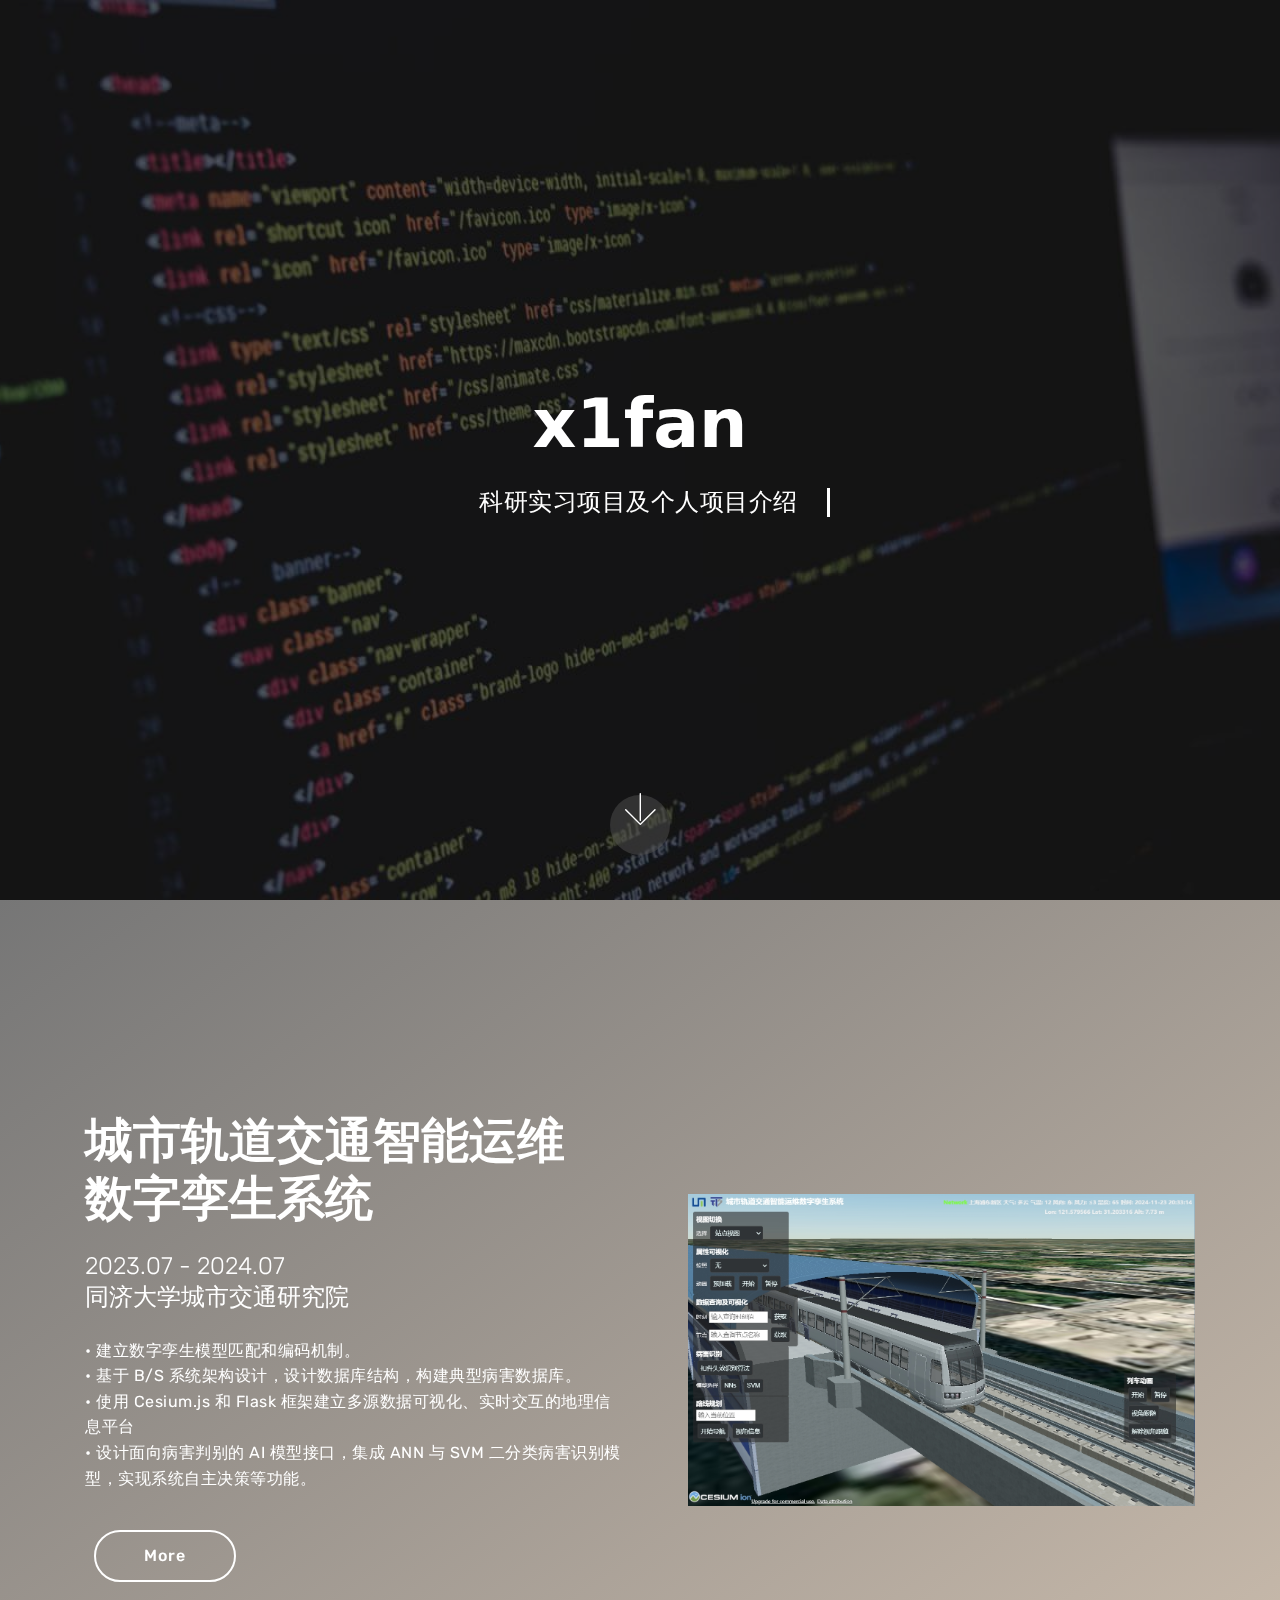
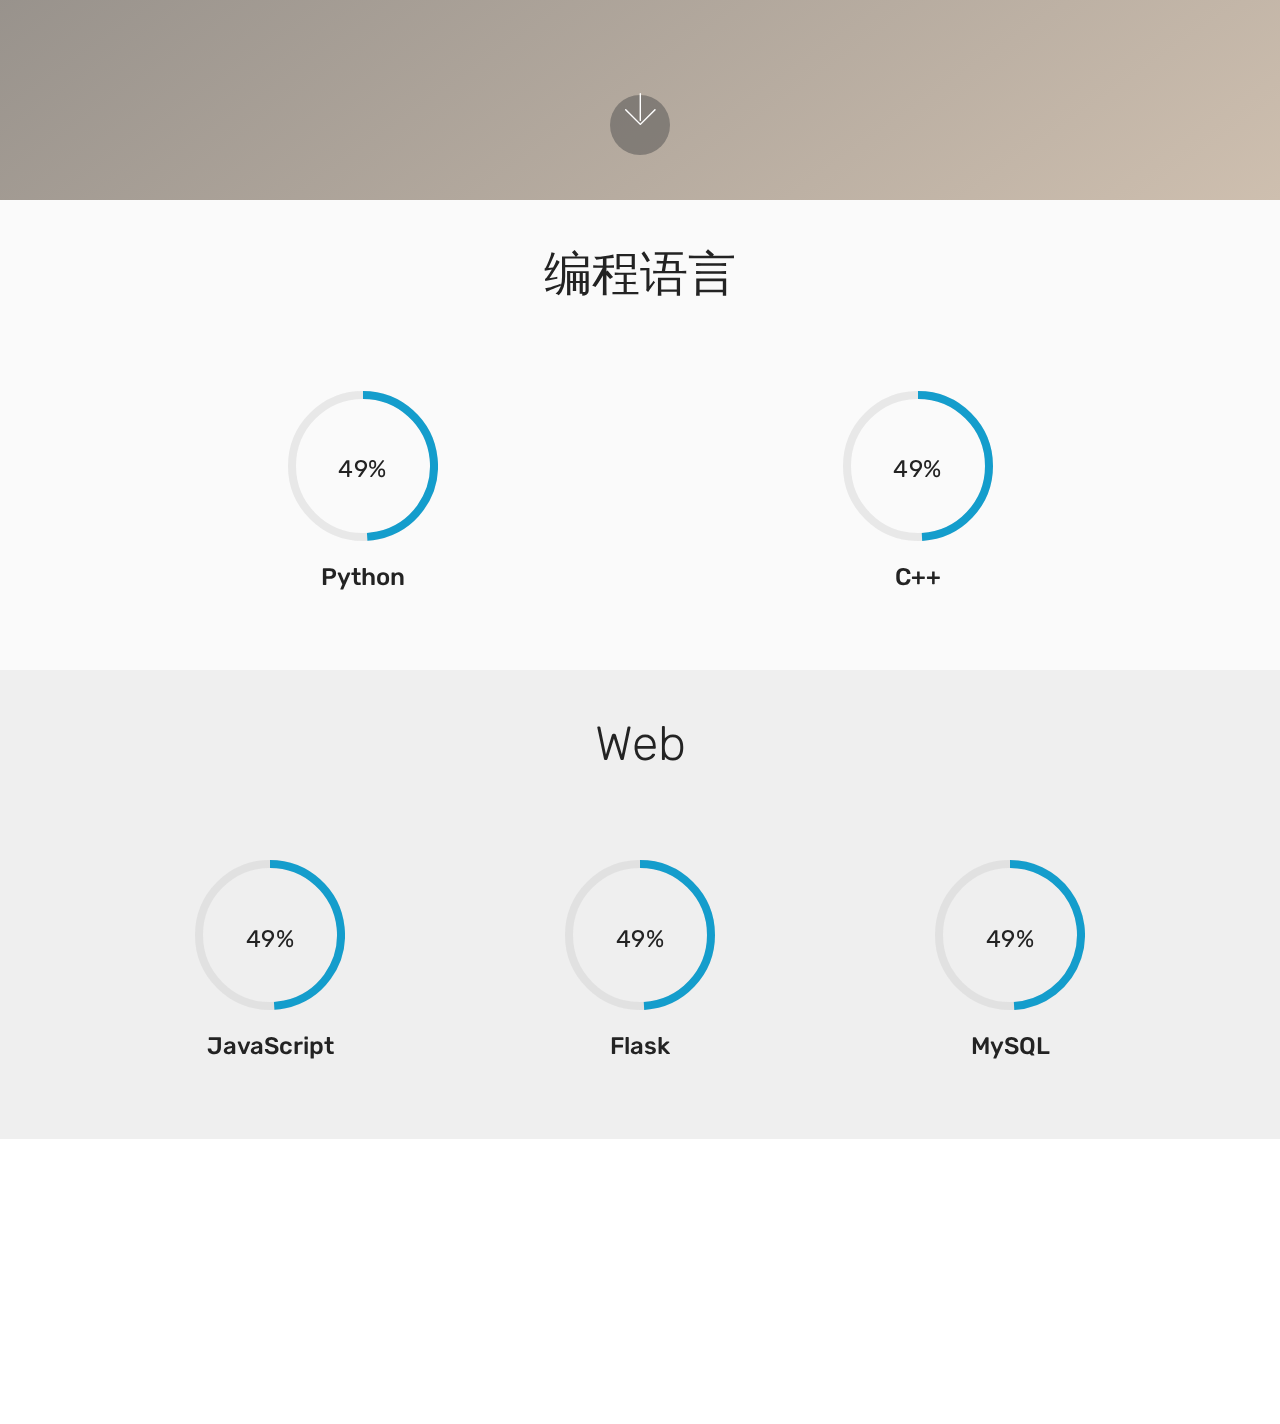
==== commit 180fc3ad: "update" ====
--- a/page.html
+++ b/page.html
@@ -28,8 +28,8 @@
         <div class="container">
             <div class="row justify-content-center">
                 <div class="mbr-white col-md-10">
-                    <h1 class="mbr-section-title align-center pb-3 mbr-fonts-style display-1">x1fan</h1>
-                    <p class="mbr-text align-center display-5 pb-3 mbr-fonts-style typing">科研实习项目及个人项目介绍。</p>
+                    <h1 class="mbr-section-title align-center pb-3 mbr-fonts-style display-1" style="font-family: system-ui; font-weight: bold">x1fan</h1>
+                    <p class="mbr-text align-center display-5 pb-3 mbr-fonts-style typing" style="font-family: system-ui; padding-bottom: 0rem !important; max-width: 380px;">科研实习项目及个人项目介绍</p>
                 </div>
             </div>
         </div>
@@ -47,7 +47,7 @@
                     <img src="assets//images//system.png" alt="系统页面" title="">
                 </div>
                 <div class="media-content">
-                    <h1 class="mbr-section-title mbr-white pb-3 mbr-fonts-style display-2">城市轨道交通智能运维<br>数字孪生系统&nbsp;</h1>
+                    <h1 class="mbr-section-title mbr-white pb-3 mbr-fonts-style display-2" style ="font-weight: bold">城市轨道交通智能运维<br>数字孪生系统&nbsp;</h1>
                     <h3 class="mbr-section-subtitle align-left mbr-white mbr-light pb-3 mbr-fonts-style display-5">2023.07 - 2024.07 
                     <div>同济大学城市交通研究院&nbsp;</div></h3>
                     <div class="mbr-section-text mbr-white pb-3 ">
@@ -58,7 +58,8 @@
                         </p>
                     </div>
                     <div class="mbr-section-btn"><a class="btn btn-md btn-white-outline display-4" href="https://github.com/" target="_blank">More</a>
-                        <a class="btn btn-md btn-black-outline display-4" href="https://github.com">More</a></div>
+                        <a class="btn btn-md btn-black-outline display-4" href="https://github.com">More</a>
+                    </div>
                 </div>
             </div>
         </div>
@@ -70,8 +71,7 @@
     </section>
     <section class="progress-bars3 cid-r3oHlTWEui" id="progress-bars3-i">
         <div class="container">
-            <h2 class="mbr-section-title pb-3 align-center mbr-fonts-style display-2">
-            编程语言</h2>
+            <h2 class="mbr-section-title pb-3 align-center mbr-fonts-style display-2">编程语言</h2>
             <div class="media-container-row pt-5 mt-2">
                 <div class="card p-3 align-center">
                     <div class="wrap">
@@ -80,9 +80,7 @@
                         </div>
                     </div>
                     <div class="mbr-crt-title pt-3">
-                        <h4 class="card-title py-2 mbr-fonts-style display-5">
-                        Python
-                    </h4>
+                        <h4 class="card-title py-2 mbr-fonts-style display-5">Python</h4>
                     </div>
                 </div>
                 <div class="card p-3 align-center">
@@ -92,9 +90,7 @@
                         </div>
                     </div>
                     <div class="mbr-crt-title pt-3">
-                        <h4 class="card-title py-2 mbr-fonts-style display-5">
-                        C++
-                    </h4>
+                        <h4 class="card-title py-2 mbr-fonts-style display-5">C++</h4>
                     </div>
                 </div>
             </div>
@@ -159,11 +155,16 @@
                 </div>
                 <div class="col-12 col-md-3 mbr-fonts-style display-7">
                     <h5 class="pb-3">Links</h5>
-                    <div class="soc-item">
+                    <div class="soc-item" style="margin-right: 15px;font-size: 24px;">
                         <a href="https://github.com/x1fann" target="_blank">
-                                <span class="socicon-github socicon mbr-iconfont mbr-iconfont-social" style="color: #fff;"></span>
-                            </a>
+                            <span class="socicon-github socicon mbr-iconfont mbr-iconfont-social" style="color: #fff;"></span>
+                        </a>
                     </div>
+                    <div class="soc-item" style="margin-right: 15px;font-size: 24px;">
+                        <a href="https://mp.weixin.qq.com/mp/profile_ext?action=home&__biz=MzIzMTQzODgyNg==&scene=500#wechat_redirect" target="_blank">
+                           <span class="socicon-wechat socicon mbr-iconfont mbr-iconfont-social" style="color: #fff;"></span>
+                        </a> 
+                    </div>                    
                         <br>
                         <br>
                     </p>
--- a/assets/mystyle.css
+++ b/assets/mystyle.css
@@ -9,15 +9,16 @@
 /* DEMO-SPECIFIC STYLES */
 .typing {
   color: #fff;
-  font-family: ;
+  font-family: system-ui;
   overflow: hidden; /* Ensures the content is not revealed until the animation */
-  border-right: .15em solid orange; /* The typwriter cursor */
+  border-right: .15em solid rgb(255, 255, 255); /* The typwriter cursor */
   white-space: nowrap; /* Keeps the content on a single line */
   margin: 0 auto; /* Gives that scrolling effect as the typing happens */
   letter-spacing: .15em; /* Adjust as needed */
+  line-height: 1.2; /* 确保文字高度标准化 */
   animation: 
     typing 4s steps(30, end),
-    blink-caret .5s step-end infinite,
+    blink-caret .8s step-end infinite,
     show 1s;
   animation-delay: 0.3s;
 }
@@ -31,7 +32,7 @@
 /* The typewriter cursor effect */
 @keyframes blink-caret {
   from, to { border-color: transparent }
-  50% { border-color: orange }
+  50% { border-color: rgb(255, 255, 255) }
 }
 
 .preload {
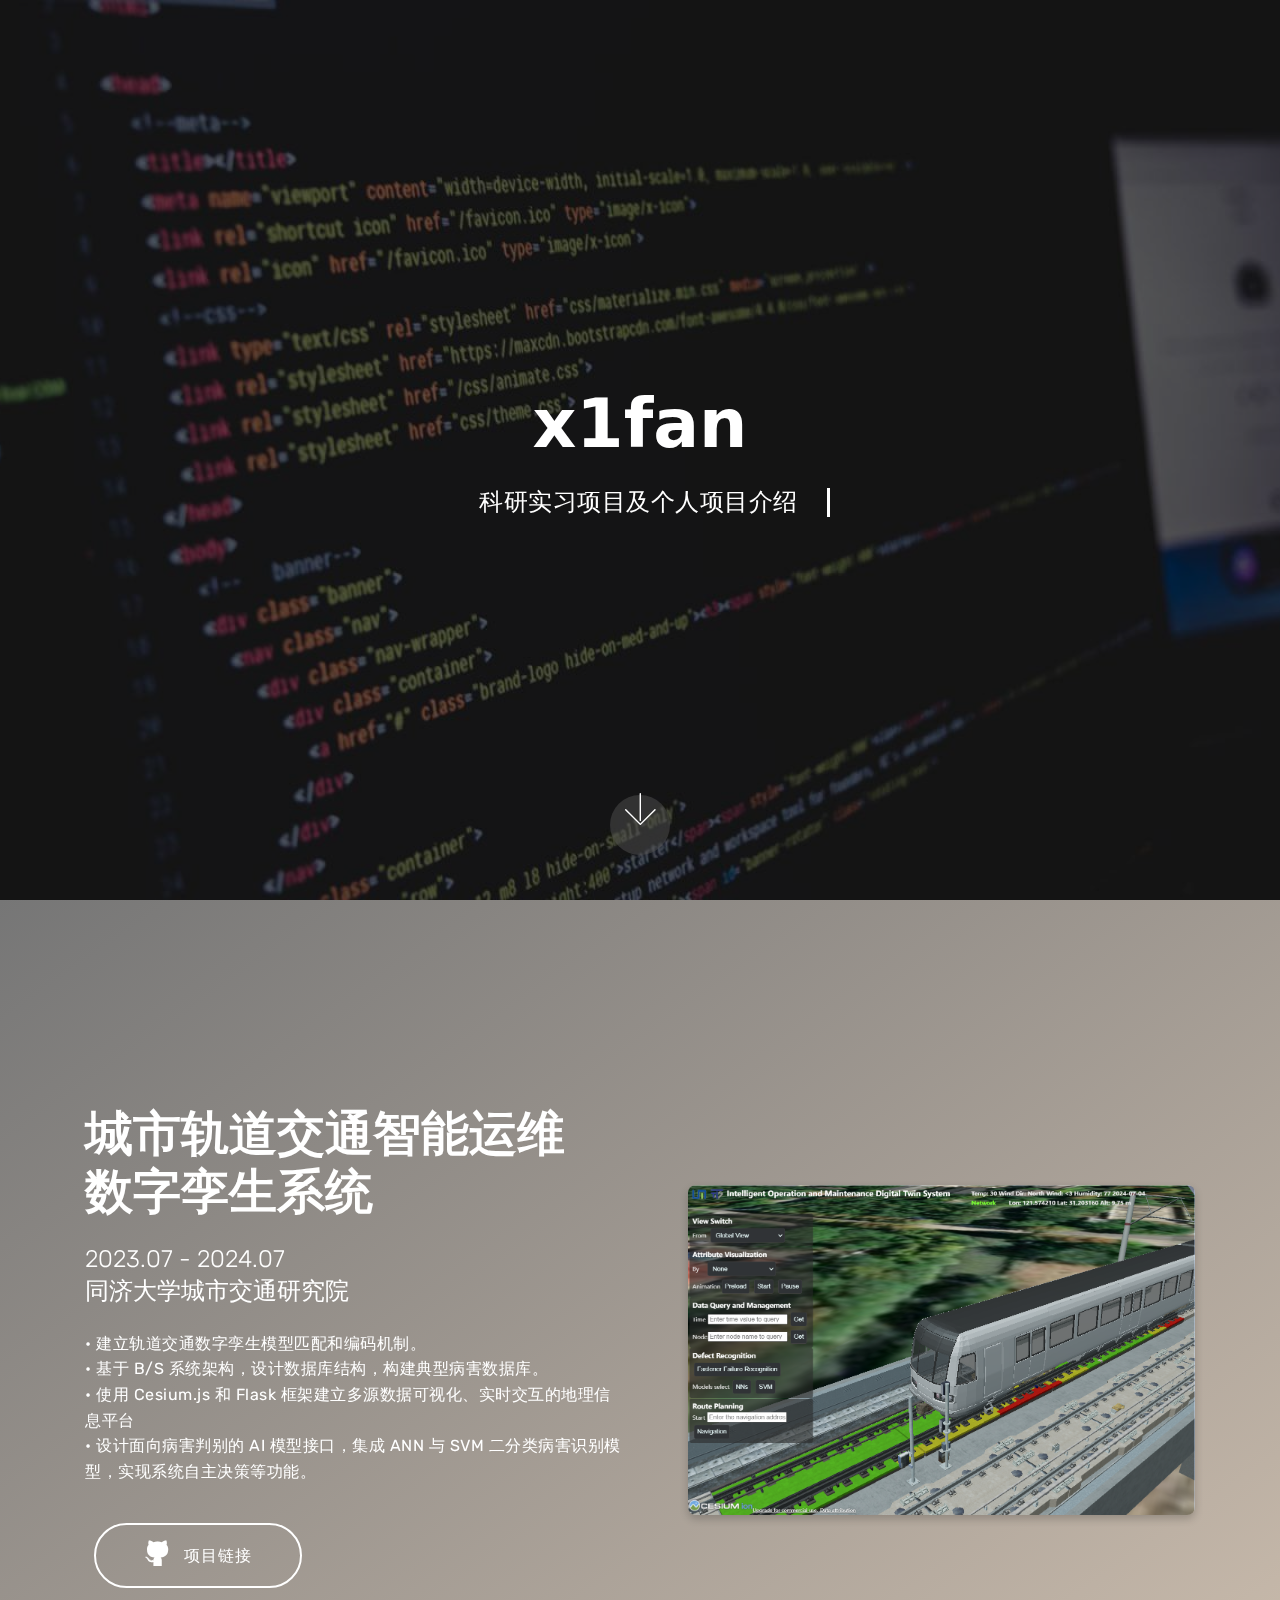
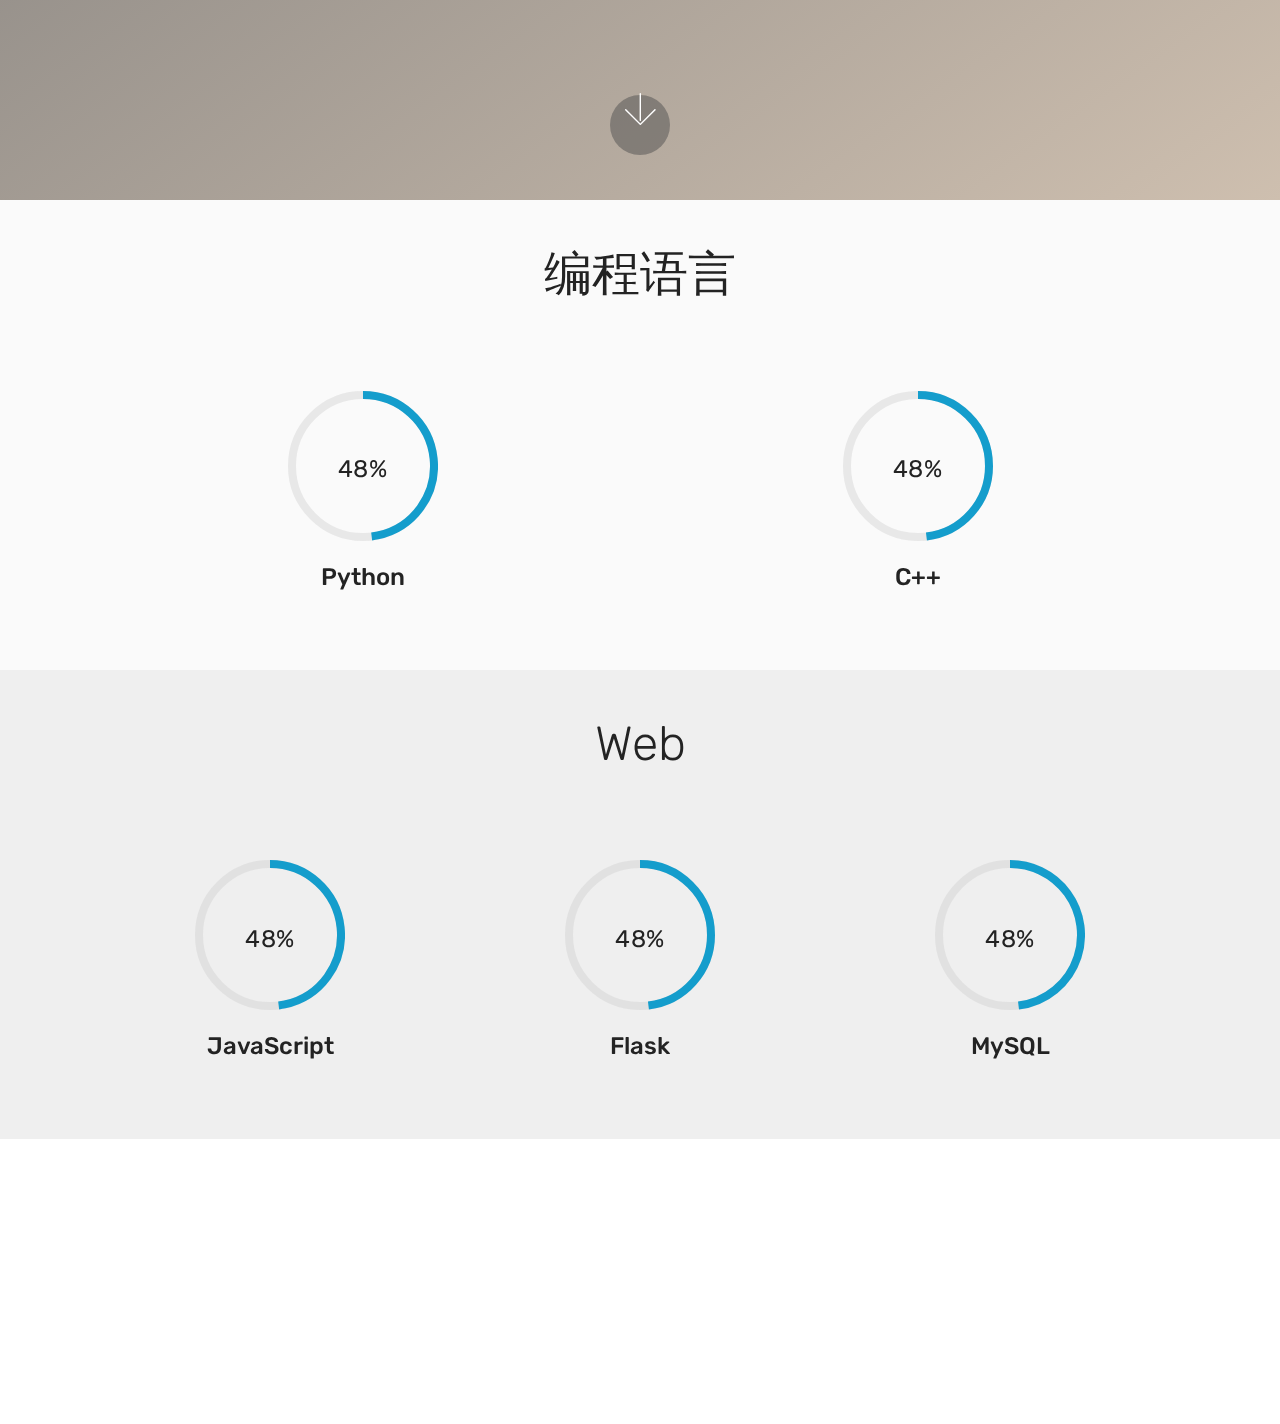
==== commit 66b87ad6: "modified" ====
--- a/page.html
+++ b/page.html
@@ -44,21 +44,23 @@
         <div class="container">
             <div class="media-container-row">
                 <div class="mbr-figure" style="width: 100%;">
-                    <img src="assets//images//system.png" alt="系统页面" title="">
+                    <img src="assets/images/image11.png" alt="系统页面" title="" style="border-radius: 8px; box-shadow: 0 4px 8px rgba(0,0,0,0.2); transition: transform 0.3s ease;" onmouseover="this.style.transform='scale(1.02)'" onmouseout="this.style.transform='scale(1)'">
                 </div>
                 <div class="media-content">
                     <h1 class="mbr-section-title mbr-white pb-3 mbr-fonts-style display-2" style ="font-weight: bold">城市轨道交通智能运维<br>数字孪生系统&nbsp;</h1>
                     <h3 class="mbr-section-subtitle align-left mbr-white mbr-light pb-3 mbr-fonts-style display-5">2023.07 - 2024.07 
                     <div>同济大学城市交通研究院&nbsp;</div></h3>
                     <div class="mbr-section-text mbr-white pb-3 ">
-                        <p class="mbr-text mbr-fonts-style display-7">• 建立数字孪生模型匹配和编码机制。
-                            <br>• 基于 B/S 系统架构设计，设计数据库结构，构建典型病害数据库。
+                        <p class="mbr-text mbr-fonts-style display-7">• 建立轨道交通数字孪生模型匹配和编码机制。
+                            <br>• 基于 B/S 系统架构，设计数据库结构，构建典型病害数据库。
                             <br>• 使用 Cesium.js 和 Flask 框架建立多源数据可视化、实时交互的地理信息平台
                             <br>• 设计面向病害判别的 AI 模型接口，集成 ANN 与 SVM 二分类病害识别模型，实现系统自主决策等功能。
                         </p>
                     </div>
-                    <div class="mbr-section-btn"><a class="btn btn-md btn-white-outline display-4" href="https://github.com/" target="_blank">More</a>
-                        <a class="btn btn-md btn-black-outline display-4" href="https://github.com">More</a>
+                    <div class="mbr-section-btn">
+                        <a class="btn btn-md btn-white-outline display-4 btn-hover-effect" href="https://github.com/x1fann/TransitTwin" target="_blank">
+                            <span class="socicon-github socicon mbr-iconfont mbr-iconfont-btn"></span>项目链接
+                        </a>
                     </div>
                 </div>
             </div>
@@ -73,7 +75,7 @@
         <div class="container">
             <h2 class="mbr-section-title pb-3 align-center mbr-fonts-style display-2">编程语言</h2>
             <div class="media-container-row pt-5 mt-2">
-                <div class="card p-3 align-center">
+                <div class="card p-3 align-center" style="transition: all 0.3s ease;">
                     <div class="wrap">
                         <div class="pie_progress progress1" role="progressbar" data-goal="70">
                             <p class="pie_progress__number mbr-fonts-style display-5"></p>
@@ -83,7 +85,7 @@
                         <h4 class="card-title py-2 mbr-fonts-style display-5">Python</h4>
                     </div>
                 </div>
-                <div class="card p-3 align-center">
+                <div class="card p-3 align-center" style="transition: all 0.3s ease;">
                     <div class="wrap">
                         <div class="pie_progress progress3" role="progressbar" data-goal="50">
                             <p class="pie_progress__number mbr-fonts-style display-5"></p>
@@ -161,7 +163,7 @@
                         </a>
                     </div>
                     <div class="soc-item" style="margin-right: 15px;font-size: 24px;">
-                        <a href="https://mp.weixin.qq.com/mp/profile_ext?action=home&__biz=MzIzMTQzODgyNg==&scene=500#wechat_redirect" target="_blank">
+                        <a href="https://mp.weixin.qq.com/mp/profile_ext?action=home&__biz=nintezMTQzODgyNg==&scene=500#wechat_redirect" target="_blank">
                            <span class="socicon-wechat socicon mbr-iconfont mbr-iconfont-social" style="color: #fff;"></span>
                         </a> 
                     </div>                    
--- a/assets/mystyle.css
+++ b/assets/mystyle.css
@@ -48,6 +48,14 @@
   text-align: center;
 }
 
+/* 卡片悬停效果 */
+.card {
+    transition: all 0.3s ease;
+}
+.card:hover {
+    transform: translateY(-10px);
+    box-shadow: 0 10px 20px rgba(0,0,0,0.2);
+}
 p {
       letter-spacing: 0.5px !important;
 }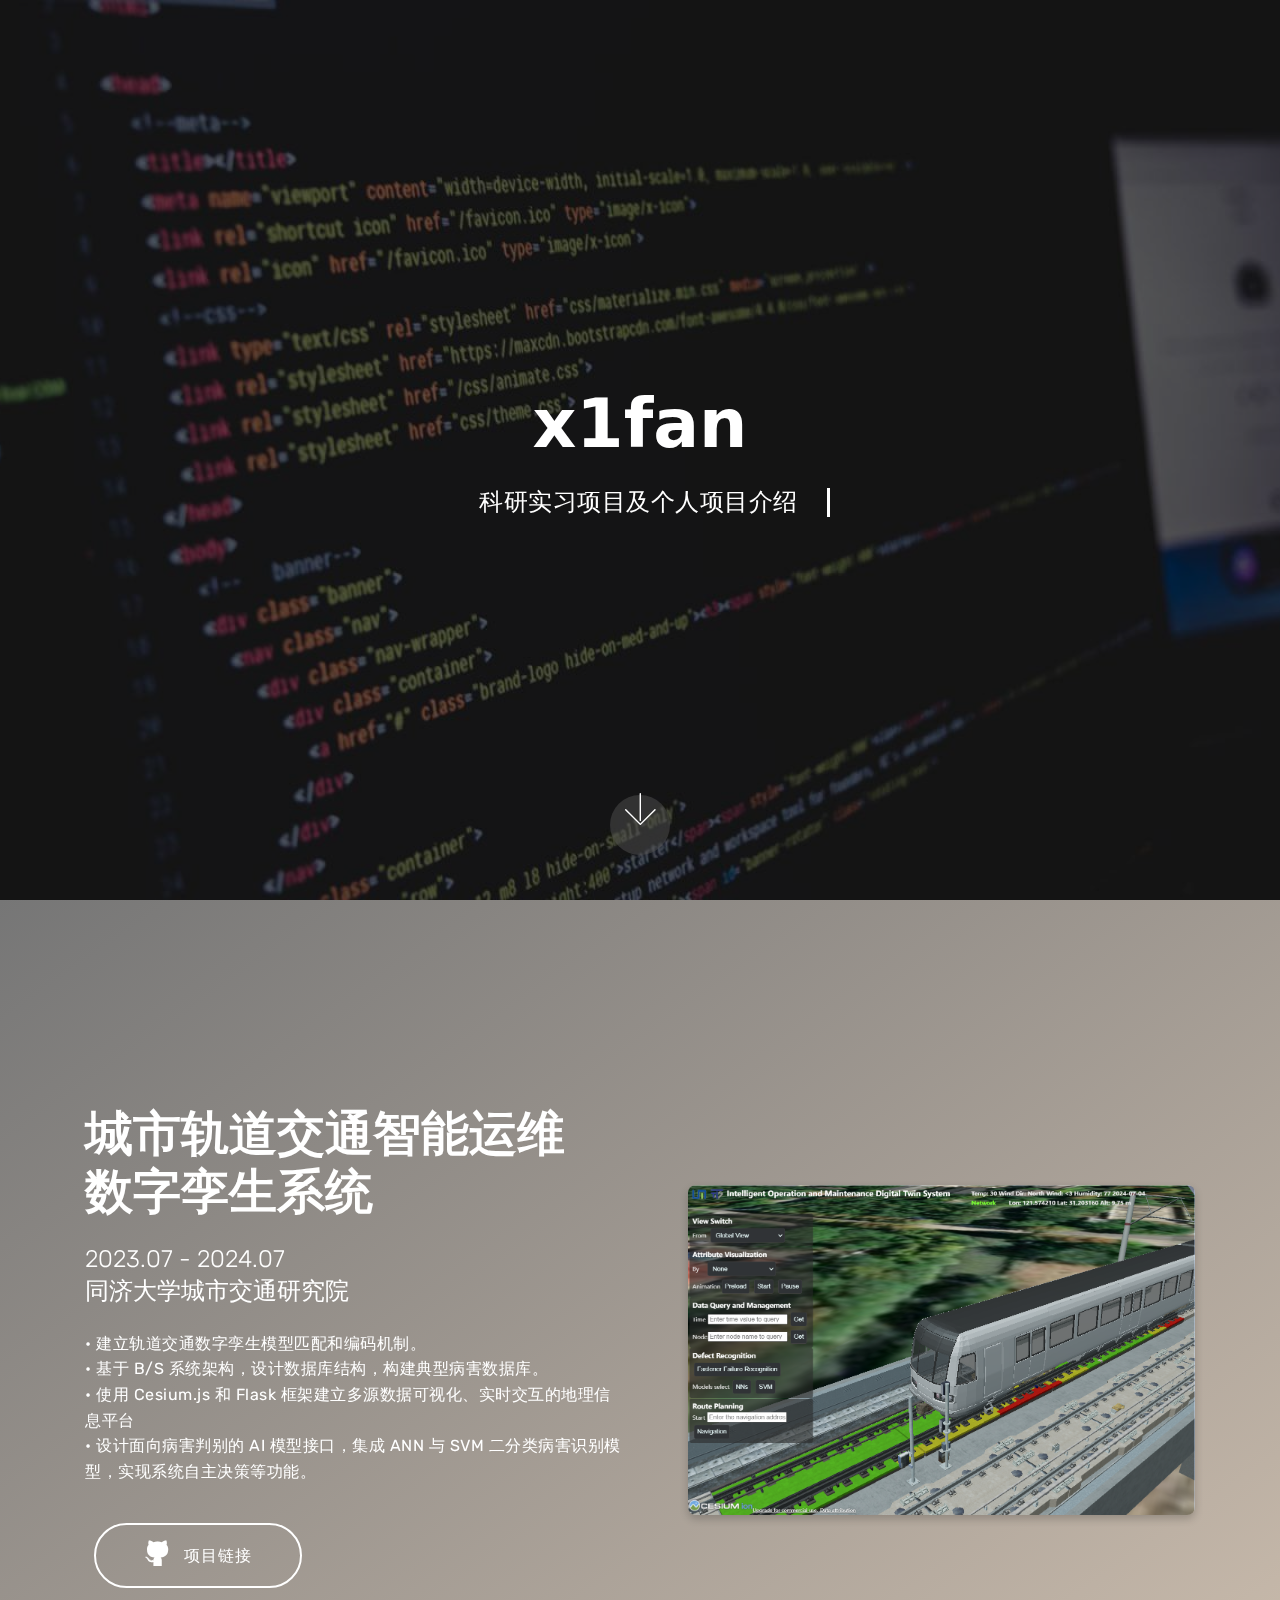
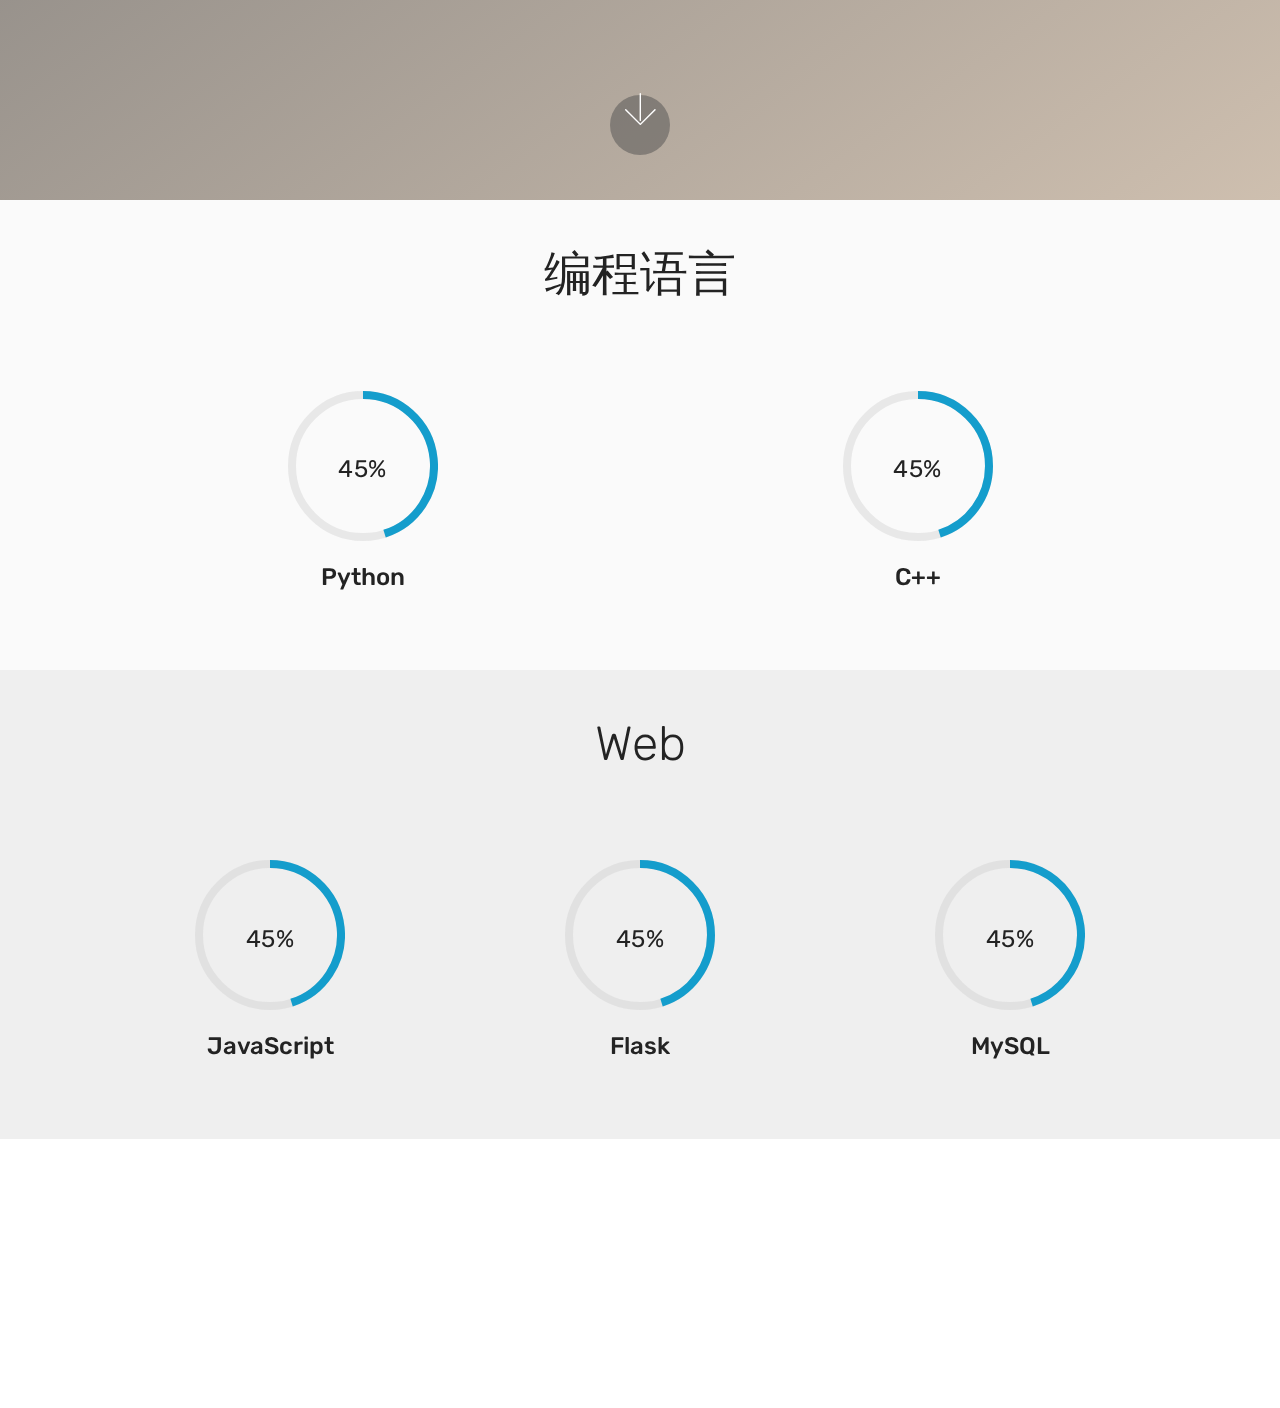
==== commit c4e785ae: "modified" ====
--- a/page.html
+++ b/page.html
@@ -169,7 +169,6 @@
                     </div>                    
                         <br>
                         <br>
-                    </p>
                 </div>
             </div>
         </div>
